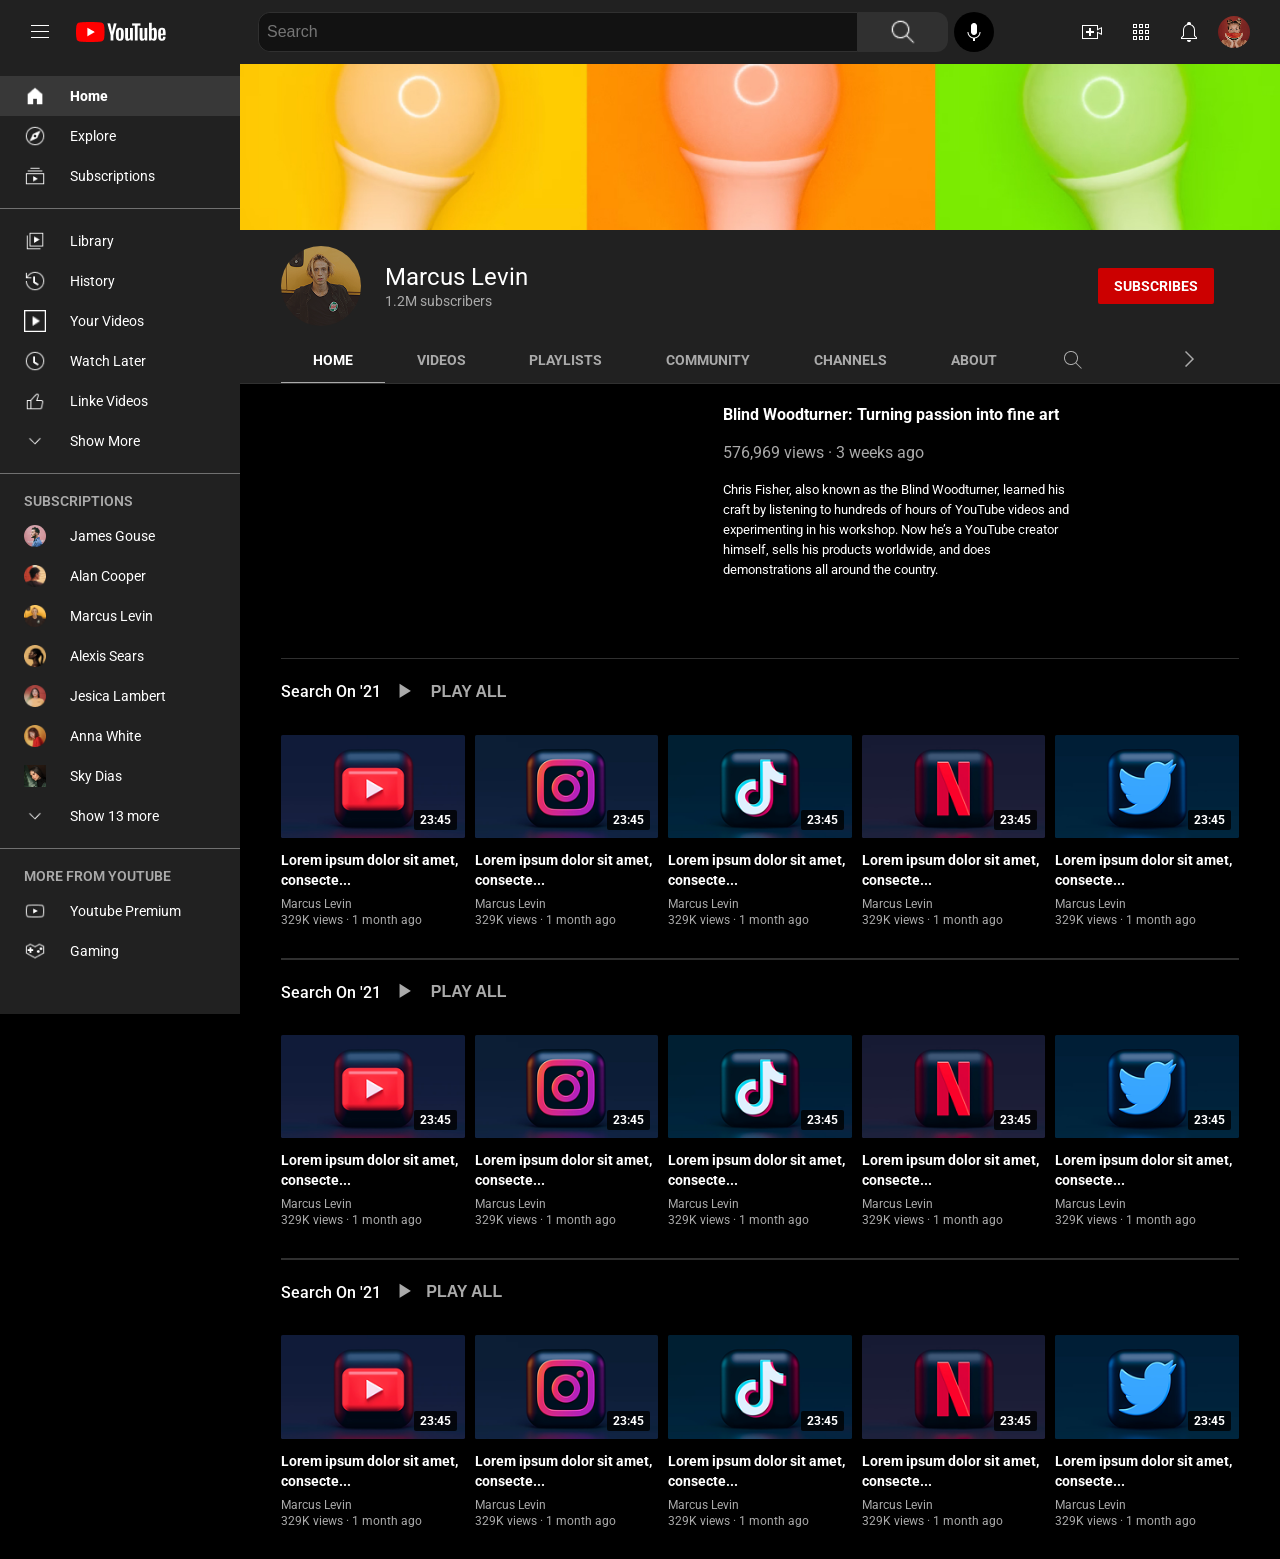
==== channel.html @ 1b0c6ccc "비디오 섹션 추가" ====
<!doctype html>
<html lang="ko">
  <head>
    <meta charset="UTF-8" />
    <link rel="icon" type="image/x-icon" href="./favicon.ico" />
    <meta name="viewport" content="width=device-width, initial-scale=1.0" />
    <meta name="description" content="이스트소프트 오르미 프론트엔드 15기 First Class 1차 프로젝트 Youtube 클론 코딩입니다." />
    <meta name="author" content="정다혜, 김내현, 김지훈" />
    <meta name="keywords" content="유튜브 클론, HTML, CSS, Video, 오르미, 이스트소프트" />
    <!-- material icon -->
    <link href="https://fonts.googleapis.com/css2?family=Material+Symbols+Outlined" rel="stylesheet" />
    <!--- reset css --->
    <link rel="stylesheet" href="./css/reset.css" />
    <link rel="stylesheet" href="./css/common.css" />
    <link rel="stylesheet" href="./css/header.css" />
    <link rel="stylesheet" href="./css/channel.css" />

    <title>First Class Youtube - Channel</title>
  </head>
  <body>
    <div class="container">
      <header class="header">
        <!-- 모바일 검색창 체크 박스 -->
        <input type="checkbox" id="MobileSearch" class="mobile-checkbox" />
        <!-- 햄배거 버튼 체크박스 -->
        <input type="checkbox" id="CheckBox" class="header-hamburger" />
        <div class="hamburger-container">
          <label for="CheckBox" class="hamburger-label">
            <img src="./images/main/icon-hamburger.png" alt="햄버거버튼" />
          </label>
          <img src="./images/main/Logo.png" alt="로고" class="logo-img" />
        </div>
        <!-- 헤더 검색 컨테이너 -->
        <div class="search-container">
          <!-- 모바일 뒤로가기 버튼 -->
          <label for="MobileSearch" class="back-btn">←</label>
          <!--  검색 컨테이너 -->
          <div class="header-search-container">
            <div class="header-search">
              <input type="text" placeholder="Search" />
              <!-- 검색 히스토리 -->
              <div class="search-history">
                <ul>
                  <li>
                    <a href="#"><span class="material-symbols-outlined"> history </span> 오르미 <span class="material-symbols-outlined history-close"> close </span></a>
                  </li>
                  <li>
                    <a href="#"><span class="material-symbols-outlined"> history </span> 프론트엔드 <span class="material-symbols-outlined history-close"> close </span></a>
                  </li>
                  <li>
                    <a href="#"><span class="material-symbols-outlined"> history </span> First Class <span class="material-symbols-outlined history-close"> close </span></a>
                  </li>
                  <li>
                    <a href="#"><span class="material-symbols-outlined"> history </span> 프로젝트 <span class="material-symbols-outlined history-close"> close </span></a>
                  </li>
                </ul>
              </div>
            </div>
            <button class="search-btn">
              <img src="./images/main/btn-search.png" alt="검색버튼" />
            </button>
          </div>
          <!-- 마이크 버튼 -->
          <div class="header-mic-container">
            <img src="./images/main/btn-mic.png" alt="마이크버튼" />
          </div>
        </div>
        <!-- 헤더 네비 영역 -->
        <nav class="header-nav">
          <div class="header-nav-container">
            <!-- 모바일용 검색버튼 -> 클릭시 검색창 출력 -->
            <label for="MobileSearch" class="mobile-search-label">
              <img src="./images/main/btn-search.png" alt="검색버튼" />
            </label>
            <!-- 헤더-오른쪽-네비 -->
            <img src="./images/main/btn-video.png" alt="비디오버튼" class="header-profile header-play" />
            <img src="./images/main/btn-apps.png" alt="앱버튼" class="header-profile" />
            <div class="notification-container">
              <input type="checkbox" id="NotificationBtn" class="notification-btn" />
              <label for="NotificationBtn" class="notification-label">
                <img src="./images/main/btn-notifications.png" alt="알림버튼" class="header-notification"/>
              </label>
              <div class="notification-dropdown">
                <div class="notification-dropdown-area">
                  <a href="#">
                    <p>알림</p>
                    <img src="./images/main/btn-settings.png" alt="알림 버튼" class = "header-notification">
                  </a>
                </div>
                <div class = "notification-area">
                  <h2>여기에 알림이 표시 됩니다.</h2>
                </div>
              </div>
            </div>
            <div class="profile-container">
              <input type="checkbox" id="ProfileBtn" class="profile-btn" />
              <label for="ProfileBtn" class="profile-label">
                <img src="./images/main/icon-User-Avatar-1.png" alt="프로필" class="header-profile" />
              </label>
              <div class="profile-dropdown">
                <div class="profile-dropdown-area">
                  <a href="#">
                    <img src="./images/main/icon-User-Avatar-1.png" alt="프로필" class="header-profile" />
                    <p>Scarlett Johansson</p>
                  </a>

                </div>
                <div class="profile-dropdown-area">
                  <a href="#">Google 계정</a>
                  <a href="#">계정 전환</a>
                  <a href="#">로그아웃</a>
                </div>
                <div class="profile-dropdown-area">
                  <a href="#">YouTube 스튜디오</a>
                  <a href="#">프리미엄 혜택</a>
                  <a href="#">구매 항목 및 멤버십</a>
                </div>
                <div class="profile-dropdown-area">
                  <a href="#">YouTube의 내 데이터</a>
                  <a href="#">디자인: 기기 테마</a>
                  <a href="#">표시언어: 한국어</a>
                  <a href="#">제한모드: 사용 안함</a>
                  <a href="#">위치: 한국</a>
                  <a href="#">키보드 단축키</a>
                </div>
                <div class="profile-dropdown-area profile-dropdown-last">
                  <a href="#">설정</a>
                  <a href="#">고객센터</a>
                  <a href="#">의견 보내기</a>
                </div>
              </div>
            </div>
          </div>
        </nav>
      </header>
      <!-- ===================== 채널 배너 ====================== -->
      <main class="channel">
        <!--- 채널 :: 커버 이미지 -->
        <section class="channel-banner">
          <img src="./images/img/channel-banner.jpg" alt="채널 커버 이미지" />
        </section>

        <!-- ===================== 채널 정보 ===================== -->
        <section class="channel-cover">
          <!-- 왼쪽: 프로필 이미지 + 채널 정보 -->
          <div class="channel-title">
            <img src="./images/img/User-Avatar.png" alt="Marcus Levin 프로필 이미지" />

            <div class="channel-profile">
              <h1 class="channel-name">Marcus Levin</h1>
              <p class="channel-subscribers">1.2M subscribers</p>
            </div>
          </div>
          <a href="#subscribeModal" class="btn-subscribes"><span>Subscribes</span></a>
        </section>

        <!-- HOME·VIDEOS 선택 상태 저장 -->
        <input type="radio" name="channel-tab" id="tab-home" class="tab-radio" checked />
        <input type="radio" name="channel-tab" id="tab-videos" class="tab-radio" />

        <!-- ===================== 네비게이션바 ===================== -->
        <nav class="channel-toolbar">
          <ul>
            <li><label for="tab-home" class="channel-tab">HOME</label></li>
            <li><label for="tab-videos" class="channel-tab">VIDEOS</label></li>
            <li><a href="#">PLAYLISTS</a></li>
            <li><a href="#">COMMUNITY</a></li>
            <li><a href="#">CHANNELS</a></li>
            <li><a href="#">ABOUT</a></li>
          </ul>
          <!--  네이게이션바 안에 있는 버튼 (돋보기 , 화살표)  -->
          <div class="channel-actions">
            <button class="channel-search-btn">
              <!-- 돋보기 이미지 -->
              <img src="./images/img/search.png" alt="검색" />
            </button>
            <button class="channel-arrow-btn">
              <!-- 오른쪽 화살표 이미지 -->
              <img src="./images/img/chevron-right.png" alt="다음" />
            </button>
          </div>
        </nav>

        <!-- HOME에서 보여줄 기존 내용 -->
        <div class="home-content">

        <!-- ===================== 채널 :: 왼쪽 유튜브 영상 ===================== -->
        <section class="small-video">
          <div class="player">
            <iframe class="youtube-player" src="https://www.youtube.com/embed/jqlDfEeY0co" title="Blind Woodturner: Turning passion into fine art" allow="accelerometer; autoplay; clipboard-write; encrypted-media; gyroscope; picture-in-picture; web-share" allowfullscreen> </iframe>
          </div>
          <!-- 채널 :: 오른쪽 | 영상 설명 -->
          <div class="video-description">
            <h2 class="video-title">Blind Woodturner: Turning passion into fine art</h2>
            <p class="video-time">576,969 views · 3 weeks ago</p>
            <p class="video-desc">
              Chris Fisher, also known as the Blind Woodturner, learned his<br />
              craft by listening to hundreds of hours of YouTube videos and experimenting in his workshop. Now he’s a YouTube creator<br />
              himself, sells his products worldwide, and does<br />
              demonstrations all around the country.
            </p>
          </div>


        </section>

        <!-- ===================== 영상 섹션 1 ===================== -->
        <section class="playlist">
          <!-- 섹션 1 :: 제목 -->
          <div class="playlist-header">
            <h2 class="playlist-title">Search On '21</h2>
            <!-- PLAY ALL -->
            <button type="button" class="play-all-btn">▶ &nbsp;&nbsp;&nbsp;PLAY ALL</button>
          </div>
          <!-- 섹션 1 :: 영상 카드 목록 -->
          <div class="playlist-content">
            <!-- 섹션 1 :: 영상 카드 -->
            <!-----------------------------------< 영상 01 >---------------------------------->
            <article class="video-card">
              <div class="video-relative">
                <img src="./images/img/youtube-img.png" alt="영상 썸네일" />
                <span class="play-time">23:45</span>
              </div>
              <h3 class="video-card-title">Lorem ipsum dolor sit amet, consecte...</h3>
              <p class="video-channel">Marcus Levin</p>
              <p class="video-meta">329K views · 1 month ago</p>
            </article>
            <!-----------------------------------< 영상 02 >---------------------------------->
            <article class="video-card">
              <div class="video-relative">
                <img src="./images/img/instagram-img.png" alt="영상 썸네일" />
                <span class="play-time">23:45</span>
              </div>
              <h3 class="video-card-title">Lorem ipsum dolor sit amet, consecte...</h3>
              <p class="video-channel">Marcus Levin</p>
              <p class="video-meta">329K views · 1 month ago</p>
            </article>
            <!-----------------------------------< 영상 03 >---------------------------------->
            <article class="video-card">
              <div class="video-relative">
                <img src="./images/img/tictok-img.png" alt="영상 썸네일" />
                <span class="play-time">23:45</span>
              </div>
              <h3 class="video-card-title">Lorem ipsum dolor sit amet, consecte...</h3>
              <p class="video-channel">Marcus Levin</p>
              <p class="video-meta">329K views · 1 month ago</p>
            </article>
            <!-----------------------------------< 영상 04 >---------------------------------->
            <article class="video-card">
              <div class="video-relative">
                <img src="./images/img/Netflix-img.png" alt="영상 썸네일" />
                <span class="play-time">23:45</span>
              </div>
              <h3 class="video-card-title">Lorem ipsum dolor sit amet, consecte...</h3>
              <p class="video-channel">Marcus Levin</p>
              <p class="video-meta">329K views · 1 month ago</p>
            </article>
            <!-----------------------------------< 영상 05 >---------------------------------->
            <article class="video-card">
              <div class="video-relative">
                <img src="./images/img/twitter-img.png" alt="영상 썸네일" />
                <span class="play-time">23:45</span>
              </div>
              <h3 class="video-card-title">Lorem ipsum dolor sit amet, consecte...</h3>
              <p class="video-channel">Marcus Levin</p>
              <p class="video-meta">329K views · 1 month ago</p>
            </article>
          </div>
        </section>
        <section class="playlist">
          <!-- 섹션 1 :: 제목 -->
          <div class="playlist-header">
            <h2 class="playlist-title">Search On '21</h2>
            <!-- PLAY ALL -->
            <button type="button" class="play-all-btn">▶ &nbsp;&nbsp;&nbsp;PLAY ALL</button>
          </div>
          <!-- 섹션 1 :: 영상 카드 목록 -->
          <div class="playlist-content">
            <!-- 섹션 1 :: 영상 카드 -->
            <!-----------------------------------< 영상 01 >---------------------------------->
            <article class="video-card">
              <div class="video-relative">
                <img src="./images/img/youtube-img.png" alt="영상 썸네일" />
                <span class="play-time">23:45</span>
              </div>
              <h3 class="video-card-title">Lorem ipsum dolor sit amet, consecte...</h3>
              <p class="video-channel">Marcus Levin</p>
              <p class="video-meta">329K views · 1 month ago</p>
            </article>
            <!-----------------------------------< 영상 02 >---------------------------------->
            <article class="video-card">
              <div class="video-relative">
                <img src="./images/img/instagram-img.png" alt="영상 썸네일" />
                <span class="play-time">23:45</span>
              </div>
              <h3 class="video-card-title">Lorem ipsum dolor sit amet, consecte...</h3>
              <p class="video-channel">Marcus Levin</p>
              <p class="video-meta">329K views · 1 month ago</p>
            </article>
            <!-----------------------------------< 영상 03 >---------------------------------->
            <article class="video-card">
              <div class="video-relative">
                <img src="./images/img/tictok-img.png" alt="영상 썸네일" />
                <span class="play-time">23:45</span>
              </div>
              <h3 class="video-card-title">Lorem ipsum dolor sit amet, consecte...</h3>
              <p class="video-channel">Marcus Levin</p>
              <p class="video-meta">329K views · 1 month ago</p>
            </article>
            <!-----------------------------------< 영상 04 >---------------------------------->
            <article class="video-card">
              <div class="video-relative">
                <img src="./images/img/Netflix-img.png" alt="영상 썸네일" />
                <span class="play-time">23:45</span>
              </div>
              <h3 class="video-card-title">Lorem ipsum dolor sit amet, consecte...</h3>
              <p class="video-channel">Marcus Levin</p>
              <p class="video-meta">329K views · 1 month ago</p>
            </article>
            <!-----------------------------------< 영상 05 >---------------------------------->
            <article class="video-card">
              <div class="video-relative">
                <img src="./images/img/twitter-img.png" alt="영상 썸네일" />
                <span class="play-time">23:45</span>
              </div>
              <h3 class="video-card-title">Lorem ipsum dolor sit amet, consecte...</h3>
              <p class="video-channel">Marcus Levin</p>
              <p class="video-meta">329K views · 1 month ago</p>
            </article>
          </div>
        </section>

        <!-- ===================== 영상 섹션 2 ===================== -->
        <section class="playlist">
          <!-- 섹션 2 ::  제목 -->
          <div class="playlist-header">
            <h2 class="playlist-title">Search On '21</h2>
            <!-- PLAY ALL -->
            <button type="button" class="play-all-btn">▶&nbsp;&nbsp;&nbsp;PLAY ALL</button>
          </div>
          <!-- 섹션 2 :: 영상 카드 목록 -->
          <div class="playlist-content">
            <!-- 섹션 2 :: 영상 카드 -->
            <!-----------------------------------< 영상 01 >---------------------------------->
            <article class="video-card">
              <div class="video-relative">
                <img src="./images/img/youtube-img.png" alt="영상 썸네일" />
                <span class="play-time">23:45</span>
              </div>
              <h3 class="video-card-title">Lorem ipsum dolor sit amet, consecte...</h3>
              <p class="video-channel">Marcus Levin</p>
              <p class="video-meta">329K views · 1 month ago</p>
            </article>
            <!-----------------------------------< 영상 02 >---------------------------------->
            <article class="video-card">
              <div class="video-relative">
                <img src="./images/img/instagram-img.png" alt="영상 썸네일" />
                <span class="play-time">23:45</span>
              </div>
              <h3 class="video-card-title">Lorem ipsum dolor sit amet, consecte...</h3>
              <p class="video-channel">Marcus Levin</p>
              <p class="video-meta">329K views · 1 month ago</p>
            </article>
            <!-----------------------------------< 영상 03 >---------------------------------->
            <article class="video-card">
              <div class="video-relative">
                <img src="./images/img/tictok-img.png" alt="영상 썸네일" />
                <span class="play-time">23:45</span>
              </div>
              <h3 class="video-card-title">Lorem ipsum dolor sit amet, consecte...</h3>
              <p class="video-channel">Marcus Levin</p>
              <p class="video-meta">329K views · 1 month ago</p>
            </article>
            <!-----------------------------------< 영상 04 >---------------------------------->
            <article class="video-card">
              <div class="video-relative">
                <img src="./images/img/Netflix-img.png" alt="영상 썸네일" />
                <span class="play-time">23:45</span>
              </div>
              <h3 class="video-card-title">Lorem ipsum dolor sit amet, consecte...</h3>
              <p class="video-channel">Marcus Levin</p>
              <p class="video-meta">329K views · 1 month ago</p>
            </article>
            <!-----------------------------------< 영상 05 >---------------------------------->
            <article class="video-card">
              <div class="video-relative">
                <img src="./images/img/twitter-img.png" alt="영상 썸네일" />
                <span class="play-time">23:45</span>
              </div>
              <h3 class="video-card-title">Lorem ipsum dolor sit amet, consecte...</h3>
              <p class="video-channel">Marcus Levin</p>
              <p class="video-meta">329K views · 1 month ago</p>
            </article>
          </div>
        </section>

      </div>

      <!-- VIDEOS 선택 시 표시할 내용 -->
      <div class="videos-content">
        <section class="playlist">
          <div class="playlist-header">
            <h2 class="playlist-title">Videos</h2>
            <button type="button" class="play-all-btn">
              ▶&nbsp;&nbsp;PLAY ALL
            </button>
          </div>

          <div class="playlist-content">
            <!-- 비디오 카드 넣는 위치 -->
            
            <!-- ------------------- 비 디 오 섹 션 0 1 --------------------- -->
            
            <article class="video-card">
              <div class="video-relative">
                <img src="./images/img/twitter-img.png" alt="영상 썸네일" />
                <span class="play-time">23:45</span>
              </div>
              <h3 class="video-card-title">
                Lorem ipsum dolor sit amet, consecte...
              </h3>
              <p class="video-channel">Marcus Levin</p>
              <p class="video-meta">329K views · 1 month ago</p>
            </article>

            <article class="video-card">
              <div class="video-relative">
                <img src="./images/img/Netflix-img.png" alt="영상 썸네일" />
                <span class="play-time">23:45</span>
              </div>
              <h3 class="video-card-title">
                Lorem ipsum dolor sit amet, consecte...
              </h3>
              <p class="video-channel">Marcus Levin</p>
              <p class="video-meta">329K views · 1 month ago</p>
            </article>

            <article class="video-card">
              <div class="video-relative">
                <img src="./images/img/tictok-img.png" alt="영상 썸네일" />
                <span class="play-time">23:45</span>
              </div>
              <h3 class="video-card-title">
                Lorem ipsum dolor sit amet, consecte...
              </h3>
              <p class="video-channel">Marcus Levin</p>
              <p class="video-meta">329K views · 1 month ago</p>
            </article>

            <article class="video-card">
              <div class="video-relative">
                <img src="./images/img/instagram-img.png" alt="영상 썸네일" />
                <span class="play-time">23:45</span>
              </div>
              <h3 class="video-card-title">
                Lorem ipsum dolor sit amet, consecte...
              </h3>
              <p class="video-channel">Marcus Levin</p>
              <p class="video-meta">329K views · 1 month ago</p>
            </article>

            <article class="video-card">
              <div class="video-relative">
                <img src="./images/img/youtube-img.png" alt="영상 썸네일" />
                <span class="play-time">23:45</span>
              </div>
              <h3 class="video-card-title">
                Lorem ipsum dolor sit amet, consecte...
              </h3>
              <p class="video-channel">Marcus Levin</p>
              <p class="video-meta">329K views · 1 month ago</p>
            </article>

            <!-- ------------------- 비 디 오 섹 션 0 2 --------------------- -->
          
            <article class="video-card">
              <div class="video-relative">
                <img src="./images/img/tictok-img.png" alt="영상 썸네일" />
                <span class="play-time">23:45</span>
              </div>
              <h3 class="video-card-title">
                Lorem ipsum dolor sit amet, consecte...
              </h3>
              <p class="video-channel">Marcus Levin</p>
              <p class="video-meta">329K views · 1 month ago</p>
            </article>

            <article class="video-card">
              <div class="video-relative">
                <img src="./images/img/instagram-img.png" alt="영상 썸네일" />
                <span class="play-time">23:45</span>
              </div>
              <h3 class="video-card-title">
                Lorem ipsum dolor sit amet, consecte...
              </h3>
              <p class="video-channel">Marcus Levin</p>
              <p class="video-meta">329K views · 1 month ago</p>
            </article>

            <article class="video-card">
              <div class="video-relative">
                <img src="./images/img/youtube-img.png" alt="영상 썸네일" />
                <span class="play-time">23:45</span>
              </div>
              <h3 class="video-card-title">
                Lorem ipsum dolor sit amet, consecte...
              </h3>
              <p class="video-channel">Marcus Levin</p>
              <p class="video-meta">329K views · 1 month ago</p>
            </article>

            <article class="video-card">
              <div class="video-relative">
                <img src="./images/img/Netflix-img.png" alt="영상 썸네일" />
                <span class="play-time">23:45</span>
              </div>
              <h3 class="video-card-title">
                Lorem ipsum dolor sit amet, consecte...
              </h3>
              <p class="video-channel">Marcus Levin</p>
              <p class="video-meta">329K views · 1 month ago</p>
            </article>

            <article class="video-card">
              <div class="video-relative">
                <img src="./images/img/twitter-img.png" alt="영상 썸네일" />
                <span class="play-time">23:45</span>
              </div>
              <h3 class="video-card-title">
                Lorem ipsum dolor sit amet, consecte...
              </h3>
              <p class="video-channel">Marcus Levin</p>
              <p class="video-meta">329K views · 1 month ago</p>
            </article>
            <!-- ------------------- 비 디 오 섹 션 0 3 --------------------- -->
          <article class="video-card">
              <div class="video-relative">
                <img src="./images/img/Netflix-img.png" alt="영상 썸네일" />
                <span class="play-time">23:45</span>
              </div>
              <h3 class="video-card-title">
                Lorem ipsum dolor sit amet, consecte...
              </h3>
              <p class="video-channel">Marcus Levin</p>
              <p class="video-meta">329K views · 1 month ago</p>
            </article>

            <article class="video-card">
              <div class="video-relative">
                <img src="./images/img/youtube-img.png" alt="영상 썸네일" />
                <span class="play-time">23:45</span>
              </div>
              <h3 class="video-card-title">
                Lorem ipsum dolor sit amet, consecte...
              </h3>
              <p class="video-channel">Marcus Levin</p>
              <p class="video-meta">329K views · 1 month ago</p>
            </article>

            <article class="video-card">
              <div class="video-relative">
                <img src="./images/img/twitter-img.png" alt="영상 썸네일" />
                <span class="play-time">23:45</span>
              </div>
              <h3 class="video-card-title">
                Lorem ipsum dolor sit amet, consecte...
              </h3>
              <p class="video-channel">Marcus Levin</p>
              <p class="video-meta">329K views · 1 month ago</p>
            </article>

            <article class="video-card">
              <div class="video-relative">
                <img src="./images/img/tictok-img.png" alt="영상 썸네일" />
                <span class="play-time">23:45</span>
              </div>
              <h3 class="video-card-title">
                Lorem ipsum dolor sit amet, consecte...
              </h3>
              <p class="video-channel">Marcus Levin</p>
              <p class="video-meta">329K views · 1 month ago</p>
            </article>

            <article class="video-card">
              <div class="video-relative">
                <img src="./images/img/instagram-img.png" alt="영상 썸네일" />
                <span class="play-time">23:45</span>
              </div>
              <h3 class="video-card-title">
                Lorem ipsum dolor sit amet, consecte...
              </h3>
              <p class="video-channel">Marcus Levin</p>
              <p class="video-meta">329K views · 1 month ago</p>
            </article>
          </div>
        </section>
      </div>
    </main>

    <aside class="aside">
        <div class="aside-logo">
          <label for="CheckBox" class="hamburger-label">
            <img src="./images/main/icon-hamburger.png" alt="" />
          </label>
          <img src="./images/main/Logo.png" class="logo-img" alt="" />
        </div>
        <nav class="aside-nav">
          <section class="aside-nav-container">
            <ul>
              <li class="aside-nav-item active">
                <img src="./images/main/btn-home.png" alt="홈" />
                <p>home</p>
              </li>
              <li class="aside-nav-item">
                <img src="./images/main/btn-explore.png" alt="익스플로어" />
                <p>explore</p>
              </li>
              <li class="aside-nav-item">
                <img src="./images/main/btn-subscriptions.png" alt="서브스크립션" />
                <p>subscriptions</p>
              </li>
            </ul>
          </section>

          <section class="aside-nav-container">
            <ul>
              <li class="aside-nav-item">
                <img src="./images/main/btn-Library.png" alt="라이브러리" />
                <p>library</p>
              </li>
              <li class="aside-nav-item">
                <img src="./images/main/btn-history.png" alt="히스토리" />
                <p>history</p>
              </li>
              <li class="aside-nav-item">
                <img src="./images/main/btn-yourvideos.png" alt="나의 비디오" />
                <p>your videos</p>
              </li>
              <li class="aside-nav-item">
                <img src="./images/main/btn-watchLater.png" alt="와치레이터" />
                <p>watch later</p>
              </li>
              <li class="aside-nav-item">
                <img src="./images/main/btn-likedvideos.png" alt="링크 비디오" />
                <p>linke videos</p>
              </li>
              <li class="aside-nav-item">
                <img src="./images/main/btn-arrowBotton.png" alt="더보기버튼" />
                <p>show more</p>
              </li>
            </ul>
          </section>

          <section class="aside-nav-container">
            <h2>subscriptions</h2>
            <ul>
              <li class="aside-nav-item">
                <img src="./images/main/icon-User-Avatar-2.png" alt="아바타2" class="user-avatar" />
                <p>james gouse</p>
              </li>
              <li class="aside-nav-item">
                <img src="./images/main/icon-User-Avatar-3.png" alt="아바타3" />
                <p>alan cooper</p>
              </li>
              <li class="aside-nav-item">
                <img src="./images/main/icon-User-Avatar-4.png" alt="아바타4" />
                <p>marcus levin</p>
              </li>
              <li class="aside-nav-item">
                <img src="./images/main/icon-User-Avatar-5.png" alt="아바타5" />
                <p>alexis sears</p>
              </li>
              <li class="aside-nav-item">
                <img src="./images/main/icon-User-Avatar-6.png" alt="아바타6" />
                <p>jesica lambert</p>
              </li>
              <li class="aside-nav-item">
                <img src="./images/main/icon-User-Avatar-7.png" alt="아바타7" />
                <p>anna white</p>
              </li>
              <li class="aside-nav-item">
                <img src="./images/main/icon-User-Avatar-8.png" alt="아바타8" />
                <p>sky dias</p>
              </li>
              <li class="aside-nav-item">
                <img src="./images/main/btn-arrowBotton.png" alt="더보기" />
                <p class="item-show">show 13 more</p>
              </li>
            </ul>
          </section>

          <section class="aside-nav-container">
            <h2>more from youtube</h2>
            <ul>
              <li class="aside-nav-item">
                <img src="./images/main/btn-youtubeprimium.png" alt="프리미엄" />
                <p>youtube premium</p>
              </li>
              <li class="aside-nav-item">
                <img src="./images/main/btn-gaming.png" alt="게이밍" />
                <p>gaming</p>
              </li>
              <li class="aside-nav-item">
                <img src="./images/main/btn-live.png" alt="라이브" />
                <p>live</p>
              </li>
              <li class="aside-nav-item">
                <img src="./images/main/btn-sports.png" alt="스포츠" />
                <p>sports</p>
              </li>
            </ul>
          </section>

          <section class="aside-nav-container">
            <ul>
              <li class="aside-nav-item">
                <img src="./images/main/btn-settings.png" alt="세팅" />
                <p>settings</p>
              </li>
              <li class="aside-nav-item">
                <img src="./images/main/btn-report.png" alt="리포트" />
                <p>report history</p>
              </li>
              <li class="aside-nav-item">
                <img src="./images/main/btn-help.png" alt="헬프" />
                <p>help</p>
              </li>
              <li class="aside-nav-item">
                <img src="./images/main/btn-send-feedback.png" alt="피드백" />
                <p>send feedback</p>
              </li>
            </ul>
          </section>
        </nav>
      </aside>

      <!-- 공통 :: 모달 -->
      <div id="subscribeModal" class="modal-layout">
        <div class="modal-layout-inner">
          <a href="#" class="modal-bg"></a>
          <div class="modal-content">
            <div class="subscribe-content">
              <p><span>Marcus Levin</span> 구독을 취소하시겠습니까?</p>
              <div class="subscribe-btn">
                <a href="#">취소</a>
                <a href="#" class="unsubscribe">구독 취소</a>
              </div>
            </div>
          </div>
        </div>
      </div>
    </div>
  </body>
</html>
---- css/common.css ----
/* 공통 :: 폰트 적용 */
body {
  font-family: "Roboto", sans-serif;
}

/* 공통 :: 색상 지정 */
:root {
  --bg: #212121;
  --bg-2: #000000;
  --bg-3: #181818;
  --bg-4: #303030;
  --text: #ffffff;
  --text-2: #aaaaaa;
  --accent: #cc0000;
  --hover: #717171;
}

/* 공통 :: 모달 */
.modal-layout {
  position: fixed;
  width: 100%;
  height: 100%;
  left: 0;
  top: 0;
  z-index: 1000;

  display: none;
}

.modal-layout:target {
  display: block;
}

.modal-bg {
  position: absolute;
  left: 0;
  top: 0;
  width: 100%;
  height: 100%;
  background-color: rgba(0, 0, 0, 0.5);
}

.modal-layout-inner {
  position: relative;
  display: flex;
  width: 100%;
  height: 100%;
  padding: 0 20px;
  align-items: center;
  justify-content: center;
  z-index: 10;
}

.modal-content {
  position: relative;
  max-width: 300px;
  background-color: #fff;
  padding: 16px;
  border-radius: 15px;
  height: 100%;
  max-height: 152px;
}

.subscribe-content p {
  font-size: 0.875rem;
  color: #828282;
  word-break: keep-all;
  padding: 16px 0;
}

.subscribe-content p span {
  color: #000;
}

.subscribe-btn {
  display: flex;
  justify-content: end;
  gap: 10px;
  margin-top: 31px;
}

.subscribe-btn a {
  display: block;
  font-size: 0.9375rem;
  color: #000;
  font-weight: 600;
  padding: 11px 18px;
}

.subscribe-btn a.unsubscribe {
  color: #fe2a3e;
}
---- css/header.css ----
/*=======================
1.컨테이너
=======================*/
.container {
  display: grid;
  grid-template-columns: 240px minmax(0, 1fr);
  grid-template-rows: 64px minmax(0, 1fr);
  grid-template-areas:
    "header header"
    "aside main";
}

/*=======================
2-1.헤더
=======================*/
.header {
  position: fixed;
  top: 0;
  left: 0;
  display: flex;
  background: var(--bg);
  justify-content: space-between;
  align-items: center;
  grid-area: header;
  width: 100%;
  height: 64px;
  z-index: 30;
}

/*=======================
2-2.헤더 햄버거
=======================*/
.hamburger-container {
  display: flex;
  align-items: center;
  justify-content: center;
}

.hamburger-label {
  display: flex;
  align-items: center;
  justify-items: center;
  font-weight: 700;
  color: var(--text);
  margin-left: 20px;
  cursor: pointer;
  font-size: 1.4rem;
}

.hamburger-label:hover {
  background-color: var(--hover);
  border-radius: 50%;
}

.header-hamburger {
  display: none;
}

/* 메인/채널 데스크탑 접기 */
.container:not(.page-video):has(#CheckBox:checked) {
  grid-template-columns: 70px 1fr;
}

.container:not(.page-video):has(#CheckBox:checked) .aside {
  width: 70px;
}

.container:not(.page-video):has(#CheckBox:checked) .aside h2,
.container:not(.page-video):has(#CheckBox:checked) .aside p {
  display: none;
}

/*=======================
2-3. 헤더 로고
=======================*/
.logo-img {
  cursor: pointer;
}

/*=======================
2-4.헤더 검색창
=======================*/
.search-container {
  display: flex;
  width: 100%;
  max-width: 800px;
  padding: 0 32px;
  box-sizing: border-box;
  align-items: center;
  height: 40px;
}

.header-search {
  position: relative;
  background: #121212;
  width: 100%;
  height: 100%;
  border: 1px solid var(--bg-4);
  border-top-left-radius: 12px;
  border-bottom-left-radius: 12px;
}

.header-search input {
  font-size: 1rem;
  color: #aaaaaa;
  font-weight: 400;
  border: none;
  width: 100%;
  height: 100%;
  padding: 8px;
  background: #121212;
  border-top-left-radius: 12px;
  border-bottom-left-radius: 12px;
}

.header-search:focus {
  outline: 0.05px solid var(--hover);
}

.header-search-container {
  display: flex;
  align-items: center;
  width: 100%;
  height: 100%;
}

.search-btn {
  display: flex;
  justify-content: center;
  align-items: center;
  background-color: var(--bg-4);
  width: 64px;
  height: 40px;
  border: none;
  height: 100%;
  width: 15%;
  cursor: pointer;
  border-top-right-radius: 12px;
  border-bottom-right-radius: 12px;
}

.search-btn img {
  width: 30px;
  height: 30px;
}

.search-btn:hover {
  background: var(--hover);
}

.back-btn {
  color: var(--text);
  font-weight: 700;
  border-radius: 50%;
  display: none;
  cursor: pointer;
}

.back-btn:hover {
  background: var(--hover);
}

/*=======================
2-4-1.헤더 검색창 히스토리
=======================*/
.header-search input:focus ~ .search-history {
  display: block;
}

.search-history {
  display: none;
  position: absolute;
  width: 100%;
  padding: 10px;
  left: 0;
  top: calc(100% + 2px);
  border-radius: 15px;
  z-index: 2;
  background-color: var(--bg);
}

.header-search .search-history li:hover {
  background-color: transparent;
}

.search-history li a {
  position: relative;
  display: flex;
  align-items: center;
  gap: 10px;
  padding: 10px 30px 10px 15px;
  font-size: 1rem;
  color: var(--text);
  border-radius: 10px;
}

.search-history li a span {
  font-size: 1.125rem;
}

.search-history .history-close {
  position: absolute;
  right: 8px;
  opacity: 0;
}

.search-history li a:hover .history-close {
  opacity: 1;
}

.search-history li a:hover {
  background-color: var(--bg-4);
}

/*=======================
2-5.헤더 모바일 검색창용
=======================*/
.mobile-search-container {
  display: none;
}

.mobile-checkbox {
  display: none;
}

.mobile-search-label {
  display: none;
  border-radius: 50%;
}

.mobile-search-label img {
  padding: 7px;
  cursor: pointer;
}

.mobile-search-label:hover {
  background: var(--hover);
}

/*=======================
2-6.헤더 마이크
=======================*/
.header-mic-container {
  display: flex;
  align-items: center;
  justify-content: center;
  margin-left: 6px;
  width: 40px;
  height: 40px;
  flex-shrink: 0;
  background: var(--bg-2);
  border-radius: 50%;
}

.header-mic-container img {
  width: 24px;
  height: 24px;
  cursor: pointer;
}

.header-mic-container:hover {
  background: var(--hover);
}

/*=======================
2-7.헤더 네비
=======================*/
.header-nav {
  width: 208px;
  height: 40px;
}

.header-nav-container {
  display: flex;
  justify-content: space-between;
  align-items: center;
  height: 100%;
  margin-right: 30px;
  
}

.header-notification {
  border-radius: 50%;
}

.header-notification-setting{
  cursor: pointer;
  border-radius: 50%;
  padding: 5px;
}

.header-notification-setting:hover{
  background: var(--hover);
}


.header-notification:hover {
  background: var(--hover);
  cursor: pointer;
}

.notification-btn {
  display: none;
}
.notification-container {
  position: relative;
}
.notification-label {
  display: flex;
  /* cursor: pointer; */
  border-radius: 50%;
}

.notification-dropdown {
  display: none;
  position: absolute;
  top: calc(100vh-10px);
  right: 0;
  min-width: 300px;
  min-height: 500px;
  background: var(--bg-4);
  border-radius: 12px;
  z-index: 1000;
  box-shadow: 0 4px 16px rgba(0, 0, 0, 0.4);
}
.notification-dropdown a {
  display: flex;
  align-items: center;
  justify-content: space-between;
  gap: 12px;
  padding: 0 15px;
  font-size: 0.875rem;
  color: var(--text);
  height: 50px;
  cursor: auto;
}
.notification-area {
  display: flex;
  flex-direction: column;
  align-items: center;
  justify-content: center;
  min-height: 500px;
}

.notification-area h2,
.notification-area p {
  color: var(--text);
  font-size: 0.875rem;
}

.notification-dropdown-area {
  border-bottom: 1px solid var(--hover);
}

.notification-dropdown-last {
  border-bottom: none;
}

.notification-btn:checked ~ .notification-dropdown {
  display: block;
}

.header-profile {
  cursor: pointer;
  border-radius: 50%;
}

.header-profile:hover {
  background: var(--hover);
}



.profile-btn {
  display: none;
}
.profile-container {
  position: relative;
}
.profile-label {
  display: flex;
  cursor: pointer;
  border-radius: 50%;
}
.profile-label:hover {
  background: var(--hover);
  transform: scale(1.1);
}
.profile-dropdown {
  display: none;
  position: absolute;
  top: 0;
  right: 40px;
  min-width: 200px;
  background: var(--bg-4);
  border-radius: 12px;
  padding: 8px 0;
  z-index: 1000;
  box-shadow: 0 4px 16px rgba(0, 0, 0, 0.4);
}
.profile-dropdown a {
  display: flex;
  align-items: center;
  padding: 15px 16px;
  font-size: 0.875rem;
  color: var(--text);
  gap: 12px;
}
.profile-dropdown-area {
  border-bottom: 1px solid var(--hover);
}

.profile-dropdown-last {
  border-bottom: none;
}
.profile-dropdown a:hover {
  background: var(--hover);
}

.header-profile-name a{
  cursor: auto;
}

.header-profile-name a:hover{
  background: inherit;
}

.header-profile-img{
  cursor: auto;
}

.profile-btn:checked ~ .profile-dropdown {
  display: block;
}

/*=======================
3-1.사이드바
=======================*/
.aside {
  grid-area: aside;
  width: 240px;
  background: var(--bg);
  position: fixed;
  top: 64px;
  left: 0;
  padding-bottom: 50px;
  z-index: 300;
}

.aside-logo {
  display: none;
}

.aside-nav {
  top: 64px;
  overflow-y: auto;
  height: 100vh;
  box-sizing: border-box;
  padding-bottom: 64px;
}

.aside-nav-container ul {
  list-style: none;
}

.aside-nav-item {
  display: flex;
  color: var(--text);
  align-items: center;
  gap: 24px;
  height: 40px;
  padding: 0 24px;
  cursor: pointer;
}

.aside-nav-item p:not(.item-show) {
  text-transform: capitalize;
}

.item-show::first-letter {
  text-transform: uppercase;
}

.aside-nav-item:hover {
  background: #383838;
  transition: background 0.3s;
}

.aside-nav-item p {
  font-size: 0.875rem;
}

.aside-nav-item.active {
  background: #383838;
  font-weight: 800;
}

.aside-nav-container {
  padding: 12px 0;
  border-bottom: 1px solid var(--hover);
}

.aside-nav-container h2 {
  color: var(--text-2);
  font-weight: 700;
  font-size: 0.875rem;
  text-transform: uppercase;
  padding: 8px 24px;
  font-weight: 600;
}

.aside-nav-item img {
  width: 22px;
  height: 22px;
}

.user-avatar {
  border-radius: 50%;
}

/*=======================
3-2.사이드바 스크롤
=======================*/
.aside-nav::-webkit-scrollbar {
  width: 6px;
}

.aside-nav::-webkit-scrollbar-track {
  background: transparent;
}

.aside-nav::-webkit-scrollbar-thumb {
  background: var(--hover);
  border-radius: 10px;
}

.aside-nav::-webkit-scrollbar-thumb:hover {
  background: #909090;
}

/*=======================
3-3. 비디오 페이지 전용 사이드바
=======================*/
.page-video {
  grid-template-columns: 1fr;
  grid-template-areas:
    "header"
    "main";
}

.page-video:has(#CheckBox:checked) {
  grid-template-columns: 1fr;
}

.page-video .aside {
  display: block;
  width: 240px;
  top: 0;
  left: 0;
  height: 100vh;
  z-index: 300;
  transform: translateX(-100%);
  transition: transform 0.3s ease;
}

.page-video .aside h2,
.page-video .aside p {
  display: block;
}

.page-video .aside-logo {
  display: flex;
  align-items: center;
  height: 64px;
  gap: 14px;
}

.page-video:has(#CheckBox:checked) .aside {
  transform: translateX(0);
  width: 240px;
}

.page-video:has(#CheckBox:checked)::after {
  content: "";
  display: block;
  position: fixed;
  inset: 0;
  background: rgba(0, 0, 0, 0.5);
  z-index: 200;
}

/*=======================
4-1. 반응형(테블릿)
=======================*/
@media (max-width: 1024px) {
  .container:not(.page-video) .aside-logo {
    display: none;
  }

  .container:not(.page-video) .aside {
    width: 70px;
    top: 64px;
    height: calc(100vh - 64px);
  }

  .container:not(.page-video):has(#CheckBox:checked) .aside {
    width: 240px;
    top: 0;
    height: 100vh;
    z-index: 300;
  }

  .container:not(.page-video):has(#CheckBox:checked) .aside-logo {
    display: flex;
    align-items: center;
    height: 64px;
    gap: 12px;
  }

  .mic-container {
    margin-left: 10px;
  }

  .container:not(.page-video) {
    grid-template-columns: 70px minmax(0, 1fr);
  }

  .container:not(.page-video) .aside {
    width: 70px;
    z-index: 10;
    transition: width 0.3s;
  }

  .container:not(.page-video) .aside h2,
  .container:not(.page-video) .aside p {
    display: none;
  }

  .container:not(.page-video):has(#CheckBox:checked) .aside {
    width: 240px;
  }

  .container:not(.page-video):has(#CheckBox:checked) .aside h2,
  .container:not(.page-video):has(#CheckBox:checked) .aside p {
    display: block;
  }

  .container:not(.page-video):has(#CheckBox:checked) .aside-nav-item {
    justify-content: flex-start;
    padding: 0 24px;
    gap: 24px;
  }

  .container:not(.page-video):has(#CheckBox:checked) .main::after,
  .container:not(.page-video):has(#CheckBox:checked) .channel::after {
    content: "";
    position: fixed;
    top: 64px;
    left: 0;
    width: 100%;
    height: calc(100vh - 64px);
    background: rgba(0, 0, 0, 0.5);
    z-index: 200;
  }

  .container:not(.page-video):has(#CheckBox:checked) .header::after {
    content: "";
    position: fixed;
    top: 0;
    left: 0;
    width: 100%;
    height: 64px;
    background: rgba(0, 0, 0, 0.5);
    z-index: 1000;
  }
}

/*=======================
4-2.반응형(모바일)
=======================*/
@media (max-width: 768px) {
  .container:not(.page-video) {
    grid-template-columns: 1fr;
    grid-template-areas:
      "header"
      "main";
  }

  .container:not(.page-video) .aside {
    display: block;
    width: 240px;
    top: 0;
    left: 0;
    height: 100vh;
    z-index: 300;
    transform: translateX(-100%);
    transition: transform 0.3s ease;
  }

  .container:not(.page-video) .aside-logo {
    display: flex;
    align-items: center;
    height: 64px;
    gap: 14px;
  }

  .container:not(.page-video) .aside h2,
  .container:not(.page-video) .aside p {
    display: block;
  }

  .container:not(.page-video):has(#CheckBox:checked) {
    grid-template-columns: 1fr;
  }

  .container:not(.page-video):has(#CheckBox:checked) .aside {
    transform: translateX(0);
    width: 240px;
  }

  .container:not(.page-video):has(#CheckBox:checked) .aside h2,
  .container:not(.page-video):has(#CheckBox:checked) .aside p {
    display: block;
  }

  .search-container {
    display: none;
  }

  .mobile-search-label {
    display: block;
  }
  #MobileSearch:checked ~ .header-nav {
    display: none;
  }

  #MobileSearch:checked ~ .hamburger-container {
    display: none;
  }

  #MobileSearch:checked ~ .search-container {
    display: flex;
    width: 100%;
    height: 40px;
    align-items: center;
  }

  .back-btn {
    display: flex;
    align-items: center;
    justify-content: center;
    width: 40px;
    height: 40px;
    padding: 0 7px;
    margin-right: 24px;
    margin-left: 12px;
    cursor: pointer;
    color: var(--text);
    font-size: 1.5rem;
  }

  .header-mic-container {
    margin-right: 12px;
  }
}
---- css/channel.css ----
/* ===================== 기본 설정 ===================== */
body {
  background-color: var(--bg-2);
  color: var(--text);
}

button {
  border: none;
  background: none;
  cursor: pointer;
}

/* ===================== 전체 채널 ===================== */
.channel {
  --content-padding: clamp(24px, 3.2vw, 64px); /* 화면에 따라 콘텐츠 여백 조절 */
  grid-area: main;        /* 부모 Grid의 메인 영역에 배치 */
  width: 100%;            /* 메인 영역의 가로폭을 전부 사용 */
  max-width: none;        /* 기존 1200px 최대 너비 제한 해제 */
  min-width: 0;           /* 내부 콘텐츠로 인한 가로 넘침 방지 */
  margin: 0;              /* 중복된 바깥 여백 제거 */
  padding: 0;             /* 배너를 좌우 끝까지 표시 */
  box-sizing: border-box; /* 패딩과 테두리를 너비 안에 포함 */
  background-color: #000; /* 채널 영역 배경색 */
  
}

/* ===================== 채널 배너 ===================== */

.channel-banner {
    width: 100%;
}

.channel-banner img {
    width: 100%;
    display: block;
}

/* ===================== 채널 정보 ===================== */
/* ===================== 프로필 + 구독 버튼 전체 영역 ===================== */
.channel-cover {
  width: 100%;
  height: 106px;
  padding: 0 var(--content-padding);

  display: flex;
  justify-content: space-between;
  align-items: flex-start;

  background-color: var(--bg);
  position: relative;
}

.channel-title {
  display: flex;
  align-items: center;
  gap: 24px;
}

.channel-title img {
    width: 80px;
    height: 80px;
    border-radius: 50%;
    margin-top: 16px;
    opacity: 65%;
    cursor: pointer; 
}

.channel-name {
    margin-top: 16px;
    font-size: 1.5rem;
    font-weight: 400;
    cursor: pointer;
}
/* 채널 :: 구독자수 */
.channel-subscribers {
    margin-top: 0.3125rem;
    font-size: 0.875rem;
    color: var(--text-2);
}

/* ===================== 채널 :: 네이게이션바 ===================== */

/*  네비게이션바 :: 메뉴 전체 영역  */
nav.channel-toolbar {
  width: 100%;
  height: 48px;
  padding: 0 var(--content-padding);
  box-sizing: border-box;

  background-color: var(--bg);
  transition: background-color 0.3s ease;
  border-bottom: 1px solid var(--bg-4);

  display: flex;
  align-items: center;
  position: sticky;
  top: 56px;
  z-index: 20;
}

.channel-actions {
  width: auto;
  min-width: 180px;
  height: 48px;
  margin-left: auto;
  padding: 0 25px 0 20px;

  display: flex;
  align-items: center;
  justify-content: space-between;
  flex: 1;
}
/* 네비게이션바 :: 돋보기, 화살표 */
.channel-search-btn,
.channel-arrow-btn {
    width: 48px;
    height: 48px;
    padding: 0;
    margin: 0;

    display: flex;
    align-items: center;
    justify-content: center;

    border: 1px solid transparent; /* 평소에는 안 보임 */
    border-radius: 4px;
    background: none;
    cursor: pointer;
}
.channel-arrow-btn {
  transform: none; /* 살짝 왼쪽 */
}
nav.channel-toolbar ul {
    display: flex;
    align-items: center;
    height: 100%;
    margin: 0;
    padding: 0;
    list-style: none;
}

nav.channel-toolbar li {
  height: 100%;    /* 네비바 높이 사용 */
  display: flex;   /* 메뉴 내부 정렬 */
  flex: 0 0 auto;  /* 반응형에서 메뉴 너비 유지 */
}

/* 메뉴 링크와 HOME/VIDEOS 탭의 공통 모양 */
nav.channel-toolbar a, 
nav.channel-toolbar .channel-tab{
    height: 100%;

    display: flex;
    justify-content: center;
    align-items: center;

    color: var(--text-2);
    font-size: 0.875rem;
    font-weight: 700;
    text-decoration: none;
    white-space: nowrap; /* 메뉴 줄바꿈 방지 */
    cursor: pointer;     /* HOME/VIDEOS에도 손가락 표시 */

    position: relative;
    transition: opacity 0.01s ease; /* 투명도가 부드럽게 바뀜 */
}
nav.channel-toolbar a:hover,
nav.channel-toolbar .channel-tab:hover {
    color: var(--text); 
    opacity: 1; /* 마우스 올리면 선명하게 */
    
}
/* 현재 선택된 메뉴의 글자색 유지 */
nav.channel-toolbar a.active {
    color: var(--text);
    opacity: 1; /* 선택된 메뉴는 항상 선명하게 */
}

/* 네비게이션바 :: HOME, VIDEOS, PLAYLISTS, COMMUNITY, CHANNELS, ABOUT */

/* HOME과 VIDEOS는 label 태그 */
nav.channel-toolbar li:nth-child(1) .channel-tab {
  width: 104px; /* HOME 너비 */
}

nav.channel-toolbar li:nth-child(2) .channel-tab {
  width: 113px; /* VIDEOS 너비 */
}

/* 나머지 메뉴는 a 태그 */
nav.channel-toolbar li:nth-child(3) a {
  width: 136px; /* PLAYLISTS */
}

nav.channel-toolbar li:nth-child(4) a {
  width: 148px; /* COMMUNITY */
}

nav.channel-toolbar li:nth-child(5) a {
  width: 137px; /* CHANNELS */
}

nav.channel-toolbar li:nth-child(6) a {
  width: 110px; /* ABOUT */
}

/* 모든 메뉴 밑줄 */
nav.channel-toolbar a::after,
nav.channel-toolbar .channel-tab::after {
  content: "";
  width: 100%;
  height: 1px;

  position: absolute;
  left: 0;
  bottom: 0;

  background-color: var(--text-2);
  opacity: 0;                       /* 기본 상태에서는 숨김 */
  transition: opacity 0.8s ease;    /* 밑줄이 천천히 나타남 */
}

/* 일반 메뉴 hover 및 active 밑줄 */
nav.channel-toolbar a:hover::after,
nav.channel-toolbar a.active::after {
  opacity: 1;
}

/* HOME과 VIDEOS hover 밑줄 */
nav.channel-toolbar .channel-tab:hover::after {
  opacity: 1;
}

/* 선택된 HOME 밑줄 */
#tab-home:checked
  ~ .channel-toolbar
  label[for="tab-home"]::after {
  opacity: 1;
}

/* 선택된 VIDEOS 밑줄 */
#tab-videos:checked
  ~ .channel-toolbar
  label[for="tab-videos"]::after {
  opacity: 1;
}

/* 선택된 HOME 또는 VIDEOS 글자색 */
#tab-home:checked
  ~ .channel-toolbar
  label[for="tab-home"],
#tab-videos:checked
  ~ .channel-toolbar
  label[for="tab-videos"] {
  color: var(--text);
  opacity: 1;
}


/* ===================== 채널 :: 왼쪽 유튜브 영상 ===================== */
.small-video {
    display: flex;
    gap: 40px;
  
    padding-top: 8px;      /* 위 간격 */
    padding-bottom: 8px;   /* 아래 간격 */
    padding-left: var(--content-padding);  /* 좌우 기존 유지 */
    padding-right: var(--content-padding);
  
    background-color: var(--bg-2);
    margin-top: 12px; /* 네비게이션바와 영상 사이 간격 */
}
/* 채널 :: 유튜브 영상 박스 */
.player {
    width: 42%; /* 고정값 없이 기존보다 크게 */
    aspect-ratio: 16 / 9;
    flex-shrink: 0;
}
/* 채널 :: iframe 실제 유튜브 영상 */
.youtube-player {
    width: 100%;
    height: 100%;
    border: none;
}

/* 채널 :: 오른쪽 | 영상 설명 */
.video-description{
    width: 25rem;
    height: auto;        /* 기존 고정 높이 제거 */
    padding-bottom: 0;   /* 아래 여백 제거 */
    flex: none;
    line-height: 1.6rem;
}
.video-title {
    margin: 0 0 0.875rem;
    
    font-size: 1rem;
    font-weight: 700;
    line-height: 1.375rem;

    cursor: pointer;
}

.video-time {
    margin: 0 0 0.875rem;
    color: var(--text-2);
}

.video-desc {
    margin: 0;

    font-size: 0.825rem;
    line-height: 1.25rem;
}

/* ===================== 섹션 :: 1 , 2 , 3 공 통 ===================== */
.playlist {
  width: 100%;
  margin: 16px 0;
  padding: 0 var(--content-padding) 16px;
  box-sizing: border-box;
}

.playlist-header {
  position: relative;
  padding-top: 1.5rem;
  margin-bottom: 2rem;
  display: flex;
  align-items: center;
  gap: 16px;
}
/* ===== 섹션 :: 헤더 위에 선 추가 ===== */
.playlist-header::before {
    content: "";
    position: absolute; 

    top: 0;
    left: 0;
    right: 0;

    height: 0.1rem;
    background: var(--bg-4);
}
.playlist-title {
    font-size: 1rem;
    font-weight: 500;
    gap: 1rem;
}
.play-all-btn {
    color: var(--text-2);
    font-size: 1rem;
    font-weight: 700;
    transition: color 0.3s ease; /* 색이 부드럽게 바뀜 */
}
.play-all-btn:hover {
    color: var(--text); /* 마우스를 올리면 흰색 */
}
/* 섹션 :: 카드 목록 */
.playlist-content {
    display: flex;                          /* 카드를 가로로 배치 */
    width: 100%;                            /* 카드 목록 너비 통일 */
    gap: 10px;                              /* 카드 사이 간격 */
}
/* 섹션 :: 카드 */
.video-card {
  width: calc((100% - 40px) / 5);
  min-width: 0;
  flex-shrink: 0;
  border-radius: 1px;
  transition:
    background-color 0.3s ease,
    box-shadow 0.3s ease;
}

.video-card:hover {
  background: var(--bg-4);
  box-shadow: 0 0 0 6px var(--bg-4);
}

.video-relative {
  position: relative;
  margin-bottom: 0.75rem;
}

.video-card img {
  width: 100%;
  aspect-ratio: 16 / 9;
  height: auto;
  object-fit: cover;
  border-radius: 0.1rem;
  margin-bottom: 0;
  cursor: pointer;
  display: block;
}

.play-time {
  position: absolute;
  right: 8px;
  bottom: 8px;
  padding: 4px 6px;
  background: rgba(0, 0, 0, 0.8);
  color: var(--text);
  font-size: 0.75rem;
  font-weight: 700;
  line-height: 1;
  border-radius: 2px;
  pointer-events: none;
}


.video-card-title {
    margin-bottom: 0.5rem;
    font-size: 0.875rem;
    font-weight: 700;
    line-height: 1.25rem;
    cursor: pointer;
}
/* 섹션 :: name | views | days */
.video-meta,
.video-channel {
    font-size: 0.75rem;
    color: var(--text-2);
}

.video-channel {
    margin-bottom: 0.25rem;
}


/* 포인터 올렸을때 흰색으로 */
.channel-toolbar .channel-search-btn img,
.channel-toolbar .channel-arrow-btn img {
  transition: filter 1s ease; /* 부드럽게 색 변화 */
}

.channel-toolbar .channel-search-btn:hover img,
.channel-toolbar .channel-arrow-btn:hover img {
  filter: brightness(0) invert(1); /* 아이콘만 흰색 */
}

/* ===================== 구독 버튼 ===================== */
.btn-subscribes {
    position: absolute;

    top: 38px;    /* 회색 배경 위쪽에서 38px */
    inset-inline-end: calc(var(--content-padding) + 25px);

    width: 116px;
    height: 36px;

    display: flex;
    justify-content: center;
    align-items: center;

    background-color: var(--accent);
    border-radius: 2px;

    overflow: hidden;
    transition: all 0.3s;
}

.btn-subscribes::before {
  content: "";
  position: absolute;
  left: 50%;
  top: 50%;
  width: 30px;
  height: 30px;       
  background-color: #fff;
  border-radius: 50%;
  transform: translate(-50%, -50%);
  opacity: 0;
  transition: all 0.3s;
}

.btn-subscribes:hover::before {
  opacity: 1;
  width: 150px;
  height: 150px;
}

.btn-subscribes span {
  position: relative;
  z-index: 1;
  font-size: 0.875rem;
  color: var(--text);
  font-weight: 700;
  text-transform: uppercase;
  transition: all 0.3s;
}

.btn-subscribes:hover span {
  color: var(--accent);
}

/* ===================== 태블릿 반응형 ===================== */
/* 1024px 이하 화면에서 적용 */
@media (max-width: 1024px) {
  .channel {
    width: 100%; /* 태블릿에서도 전체 너비 사용 */
  }

  nav.channel-toolbar {
    width: 100%;                   /* 화면 가로폭 사용 */
    padding-inline: 24px;          /* 태블릿 좌우 여백 */           
    overflow: hidden;     /* nav 자체의 넘침은 숨김 */
    flex-wrap: nowrap;             /* 메뉴가 다음 줄로 내려가지 않게 설정 */
  }

  .channel-cover,
  nav.channel-toolbar {
    padding-inline: 24px;
  }

  .channel-arrow-btn {
    transform: none;
  }

  nav.channel-toolbar ul {
    min-width: 0;                     /* flex 내부에서 줄어들 수 있게 설정 */
    height: 100%;                     /* 네비게이션바 높이 사용 */
    flex: 1 1 auto;                   /* 남은 너비를 메뉴 영역이 사용 */
    overflow-x: auto;                 /* 메뉴 영역만 가로 스크롤 */
    overflow-y: hidden;               /* 세로 스크롤 방지 */
    white-space: nowrap;              /* 메뉴 줄바꿈 방지 */
    -webkit-overflow-scrolling: touch; /* 터치 스크롤 부드럽게 처리 */
    scrollbar-width: none;    /* Firefox 스크롤바 숨김 */
    -ms-overflow-style: none; /* 구형 Edge 스크롤바 숨김 */
  }
  nav.channel-toolbar ul::-webkit-scrollbar {
  display: none; /* Chrome, Safari, Edge 스크롤바 숨김 */
}
  nav.channel-toolbar li {
    flex: 0 0 auto; /* 각 메뉴 크기가 줄어들지 않게 설정 */
  }
  .channel-actions {
    min-width: 180px;       /* 검색·화살표 영역 너비 유지 */
    flex: 0 0 180px;        /* 버튼 영역은 스크롤되지 않게 고정 */
    padding: 0 25px 0 16px; /* 태블릿 버튼 여백 */
  }

  .small-video {
    gap: 24px;
    padding: 16px 24px;
  }

  .player {
    width: 55%;
  }

  .video-description {
    flex: 1;
    min-width: 0;
    width: auto;
  }

  .video-desc {
    word-break: keep-all;
    overflow-wrap: break-word;
  }

  .playlist {
    padding: 0 24px 24px;
  }

  .playlist-content {
    flex-wrap: wrap;
    gap: 12px;
  }

  .video-card {
    width: calc((100% - 12px) / 2);
  }
}
/* ===================== 모바일 반응형 ===================== */
/* 767px 이하 화면에서 적용 */
@media (max-width: 767px) {
  .channel-cover {
    height: auto;
    padding: 16px;
    flex-direction: column;
    gap: 16px;
  }

  .channel-title {
    gap: 12px;
  }

  .channel-title img {
    width: 56px;
    height: 56px;
    margin-top: 0;
  }

  .channel-name {
    margin-top: 0;
    font-size: 1.25rem;
  }

  .btn-subscribes {
    position: static;
  }

  nav.channel-toolbar {
    padding: 0; /* 모바일 좌우 여백 제거 */
  }
  nav.channel-toolbar ul {
    flex: 1 1 100%; /* 메뉴가 네비게이션바 전체 너비 사용 */
  }
  nav.channel-toolbar li {
    flex: 0 0 auto; /* 각 메뉴 너비 유지 */
  }
  .channel-actions {
    display: none; /* 모바일에서는 검색·화살표 숨김 */
  }

  .small-video {
    flex-direction: column;
    gap: 16px;
    padding: 16px;
  }

  .player,
  .video-card {
    width: 100%;
  }

  .video-desc br {
    display: none;
  }

  .playlist {
    padding: 0 16px 24px;
  }

  .playlist-header {
    padding-top: 24px;
    margin-bottom: 16px;
  }
}


/* 가로 스크롤은 가능하지만 스크롤바는 숨김 */
nav.channel-toolbar,
.playlist-content {
  scrollbar-width: none; /* Firefox */
  -ms-overflow-style: none; /* old Edge */
}

nav.channel-toolbar::-webkit-scrollbar,
.playlist-content::-webkit-scrollbar {
  display: none; /* Chrome, Safari, Edge */
}

/* ====================================== T A P ===================================== */

/* ======================== HOME / VIDEOS 탭 전환 ======================== */

/* 라디오 버튼은 화면에서 숨김 */
.tab-radio {
  position: absolute;
  opacity: 0;
  pointer-events: none;
}

/* HOME와 VIDEOS 콘텐츠는 기본적으로 모두 숨김 */
.home-content,
.videos-content {
  display: none;
}

/* HOME 탭이 선택되면 기존 채널 콘텐츠 표시 */
#tab-home:checked ~ .home-content {
  display: block;
}

/* HOME 탭에서는 새로 추가한 VIDEOS 콘텐츠 숨김 */
#tab-home:checked ~ .videos-content {
  display: none;
}
/* VIDEOS 탭이 선택되면 새로 추가한 비디오 콘텐츠 표시 */
#tab-videos:checked ~ .videos-content {
  display: block;
}



/* ================================ 모달 위치 중앙 =============================== */

/* ================================ P C =============================== */
/* 모달 전체 영역 */
.modal-layout {
  position: fixed;
  inset: 0;                  /* 화면 상하좌우 전체를 덮음 */

  width: 100%;
  height: 100%;

  z-index: 9999;             /* 헤더와 사이드바보다 위에 표시 */
}

/* 모달 팝업 가운데 정렬 */
.modal-layout-inner {
  width: 100%;
  height: 100%;

  display: flex;
  justify-content: center;   /* 화면 가로 가운데 */
  align-items: center;       /* 화면 세로 가운데 */

  position: relative;
}





/* ================================ 모 바 일 =============================== */
/* 3. 모바일에서 태블릿 설정 덮어쓰기 */
@media (max-width: 767px) {
  .modal-layout {
    left: 0;
  }
}

/* 클릭을 막는 어두운 전체 배경 */
.modal-bg {
  position: absolute;
  inset: 0;                  /* 헤더와 사이드바까지 전체 덮기 */

  width: 100%;
  height: 100%;

  cursor: default;
}
/* 기존 모달의 강제 위치값 제거 */
.modal-content {
  position: relative;
  top: auto;
  left: auto;

  margin: 0;
  transform: none;        /* 기존 translate 위치 제거 */
  z-index: 1;             /* 어두운 배경보다 위에 표시 */
}

/* 흰색 모달 팝업 */
.modal-content {
  position: relative;
  top: auto;
  left: auto;

  max-width: calc(100% - 32px); /* 모바일 화면 밖으로 나가지 않게 */
  margin: 0;
  transform: none;

  z-index: 1;                /* 어두운 배경보다 위에 표시 */
}

/* 모달이 열렸을 때 뒷화면 스크롤 금지 */
body:has(#subscribeModal:target) {
  overflow: hidden;
}

/* ====================================== VIDEOS 탭: PC에서 5개씩 3줄 */
.videos-content .playlist-content {
  display: grid;
  grid-template-columns: repeat(5, minmax(0, 1fr));
  /* 가로 간격 10px, 세로 간격 32px */
  column-gap: 10px;
  row-gap: 32px;
}
.videos-content .video-card {
  width: 100%;
}

/* 태블릿 */
@media (max-width: 1024px) {
  .videos-content .playlist-content {
    grid-template-columns: repeat(2, minmax(0, 1fr));
    gap: 24px 12px;
  }
}

/* 모바일 */
@media (max-width: 767px) {
  .videos-content .playlist-content {
    grid-template-columns: 1fr;
    row-gap: 24px;
  }
}
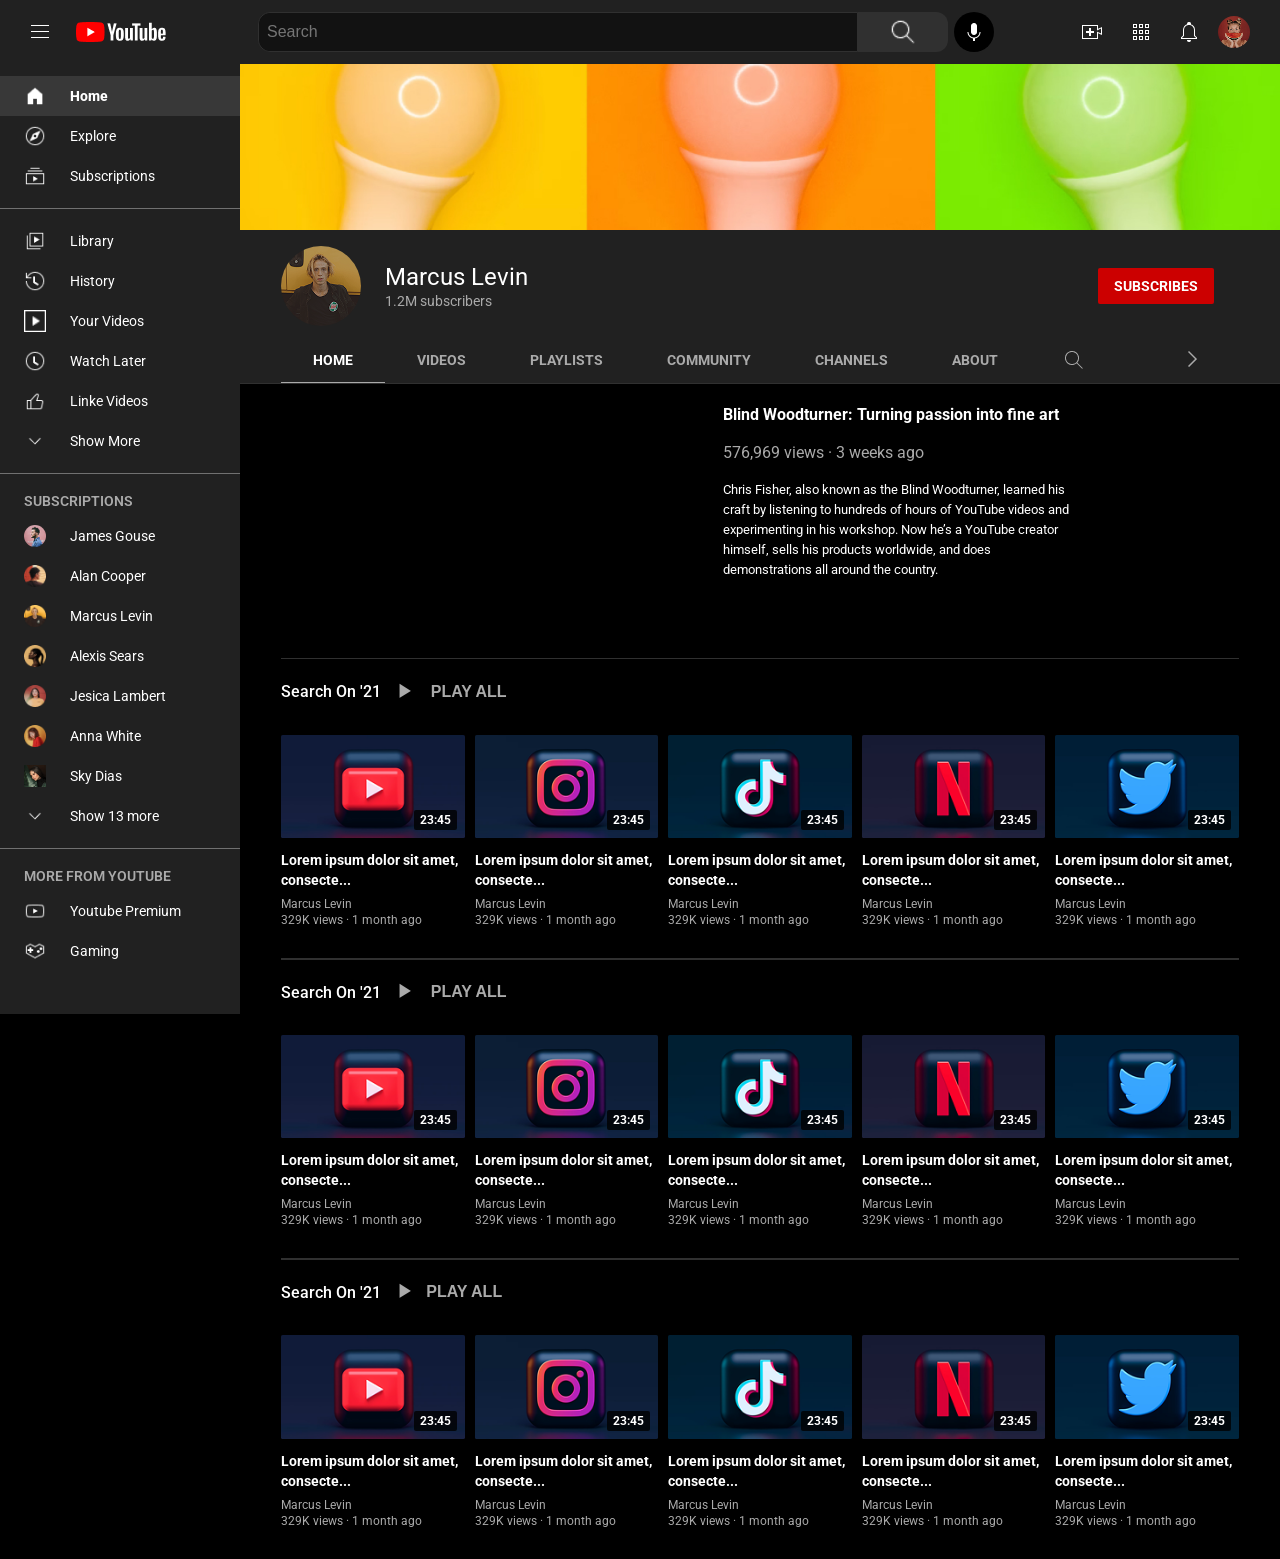
==== commit 7b976dee: "채널 페이지 탭 부분 수정 및 subscribes 버튼 css 수정" ====
--- a/channel.html
+++ b/channel.html
@@ -78,16 +78,16 @@
             <div class="notification-container">
               <input type="checkbox" id="NotificationBtn" class="notification-btn" />
               <label for="NotificationBtn" class="notification-label">
-                <img src="./images/main/btn-notifications.png" alt="알림버튼" class="header-notification"/>
+                <img src="./images/main/btn-notifications.png" alt="알림버튼" class="header-notification" />
               </label>
               <div class="notification-dropdown">
                 <div class="notification-dropdown-area">
                   <a href="#">
                     <p>알림</p>
-                    <img src="./images/main/btn-settings.png" alt="알림 버튼" class = "header-notification">
+                    <img src="./images/main/btn-settings.png" alt="알림 버튼" class="header-notification" />
                   </a>
                 </div>
-                <div class = "notification-area">
+                <div class="notification-area">
                   <h2>여기에 알림이 표시 됩니다.</h2>
                 </div>
               </div>
@@ -103,7 +103,6 @@
                     <img src="./images/main/icon-User-Avatar-1.png" alt="프로필" class="header-profile" />
                     <p>Scarlett Johansson</p>
                   </a>
-
                 </div>
                 <div class="profile-dropdown-area">
                   <a href="#">Google 계정</a>
@@ -167,13 +166,15 @@
             <li><a href="#">COMMUNITY</a></li>
             <li><a href="#">CHANNELS</a></li>
             <li><a href="#">ABOUT</a></li>
+            <li class="tab-search">
+              <button class="channel-search-btn">
+                <!-- 돋보기 이미지 -->
+                <img src="./images/img/search.png" alt="검색" />
+              </button>
+            </li>
           </ul>
-          <!--  네이게이션바 안에 있는 버튼 (돋보기 , 화살표)  -->
+          <!--  네이게이션바 안에 있는 버튼 (화살표)  -->
           <div class="channel-actions">
-            <button class="channel-search-btn">
-              <!-- 돋보기 이미지 -->
-              <img src="./images/img/search.png" alt="검색" />
-            </button>
             <button class="channel-arrow-btn">
               <!-- 오른쪽 화살표 이미지 -->
               <img src="./images/img/chevron-right.png" alt="다음" />
@@ -183,421 +184,386 @@
 
         <!-- HOME에서 보여줄 기존 내용 -->
         <div class="home-content">
-
-        <!-- ===================== 채널 :: 왼쪽 유튜브 영상 ===================== -->
-        <section class="small-video">
-          <div class="player">
-            <iframe class="youtube-player" src="https://www.youtube.com/embed/jqlDfEeY0co" title="Blind Woodturner: Turning passion into fine art" allow="accelerometer; autoplay; clipboard-write; encrypted-media; gyroscope; picture-in-picture; web-share" allowfullscreen> </iframe>
-          </div>
-          <!-- 채널 :: 오른쪽 | 영상 설명 -->
-          <div class="video-description">
-            <h2 class="video-title">Blind Woodturner: Turning passion into fine art</h2>
-            <p class="video-time">576,969 views · 3 weeks ago</p>
-            <p class="video-desc">
-              Chris Fisher, also known as the Blind Woodturner, learned his<br />
-              craft by listening to hundreds of hours of YouTube videos and experimenting in his workshop. Now he’s a YouTube creator<br />
-              himself, sells his products worldwide, and does<br />
-              demonstrations all around the country.
-            </p>
-          </div>
-
-
-        </section>
-
-        <!-- ===================== 영상 섹션 1 ===================== -->
-        <section class="playlist">
-          <!-- 섹션 1 :: 제목 -->
-          <div class="playlist-header">
-            <h2 class="playlist-title">Search On '21</h2>
-            <!-- PLAY ALL -->
-            <button type="button" class="play-all-btn">▶ &nbsp;&nbsp;&nbsp;PLAY ALL</button>
-          </div>
-          <!-- 섹션 1 :: 영상 카드 목록 -->
-          <div class="playlist-content">
-            <!-- 섹션 1 :: 영상 카드 -->
-            <!-----------------------------------< 영상 01 >---------------------------------->
-            <article class="video-card">
-              <div class="video-relative">
-                <img src="./images/img/youtube-img.png" alt="영상 썸네일" />
-                <span class="play-time">23:45</span>
-              </div>
-              <h3 class="video-card-title">Lorem ipsum dolor sit amet, consecte...</h3>
-              <p class="video-channel">Marcus Levin</p>
-              <p class="video-meta">329K views · 1 month ago</p>
-            </article>
-            <!-----------------------------------< 영상 02 >---------------------------------->
-            <article class="video-card">
-              <div class="video-relative">
-                <img src="./images/img/instagram-img.png" alt="영상 썸네일" />
-                <span class="play-time">23:45</span>
-              </div>
-              <h3 class="video-card-title">Lorem ipsum dolor sit amet, consecte...</h3>
-              <p class="video-channel">Marcus Levin</p>
-              <p class="video-meta">329K views · 1 month ago</p>
-            </article>
-            <!-----------------------------------< 영상 03 >---------------------------------->
-            <article class="video-card">
-              <div class="video-relative">
-                <img src="./images/img/tictok-img.png" alt="영상 썸네일" />
-                <span class="play-time">23:45</span>
-              </div>
-              <h3 class="video-card-title">Lorem ipsum dolor sit amet, consecte...</h3>
-              <p class="video-channel">Marcus Levin</p>
-              <p class="video-meta">329K views · 1 month ago</p>
-            </article>
-            <!-----------------------------------< 영상 04 >---------------------------------->
-            <article class="video-card">
-              <div class="video-relative">
-                <img src="./images/img/Netflix-img.png" alt="영상 썸네일" />
-                <span class="play-time">23:45</span>
-              </div>
-              <h3 class="video-card-title">Lorem ipsum dolor sit amet, consecte...</h3>
-              <p class="video-channel">Marcus Levin</p>
-              <p class="video-meta">329K views · 1 month ago</p>
-            </article>
-            <!-----------------------------------< 영상 05 >---------------------------------->
-            <article class="video-card">
-              <div class="video-relative">
-                <img src="./images/img/twitter-img.png" alt="영상 썸네일" />
-                <span class="play-time">23:45</span>
-              </div>
-              <h3 class="video-card-title">Lorem ipsum dolor sit amet, consecte...</h3>
-              <p class="video-channel">Marcus Levin</p>
-              <p class="video-meta">329K views · 1 month ago</p>
-            </article>
-          </div>
-        </section>
-        <section class="playlist">
-          <!-- 섹션 1 :: 제목 -->
-          <div class="playlist-header">
-            <h2 class="playlist-title">Search On '21</h2>
-            <!-- PLAY ALL -->
-            <button type="button" class="play-all-btn">▶ &nbsp;&nbsp;&nbsp;PLAY ALL</button>
-          </div>
-          <!-- 섹션 1 :: 영상 카드 목록 -->
-          <div class="playlist-content">
-            <!-- 섹션 1 :: 영상 카드 -->
-            <!-----------------------------------< 영상 01 >---------------------------------->
-            <article class="video-card">
-              <div class="video-relative">
-                <img src="./images/img/youtube-img.png" alt="영상 썸네일" />
-                <span class="play-time">23:45</span>
-              </div>
-              <h3 class="video-card-title">Lorem ipsum dolor sit amet, consecte...</h3>
-              <p class="video-channel">Marcus Levin</p>
-              <p class="video-meta">329K views · 1 month ago</p>
-            </article>
-            <!-----------------------------------< 영상 02 >---------------------------------->
-            <article class="video-card">
-              <div class="video-relative">
-                <img src="./images/img/instagram-img.png" alt="영상 썸네일" />
-                <span class="play-time">23:45</span>
-              </div>
-              <h3 class="video-card-title">Lorem ipsum dolor sit amet, consecte...</h3>
-              <p class="video-channel">Marcus Levin</p>
-              <p class="video-meta">329K views · 1 month ago</p>
-            </article>
-            <!-----------------------------------< 영상 03 >---------------------------------->
-            <article class="video-card">
-              <div class="video-relative">
-                <img src="./images/img/tictok-img.png" alt="영상 썸네일" />
-                <span class="play-time">23:45</span>
-              </div>
-              <h3 class="video-card-title">Lorem ipsum dolor sit amet, consecte...</h3>
-              <p class="video-channel">Marcus Levin</p>
-              <p class="video-meta">329K views · 1 month ago</p>
-            </article>
-            <!-----------------------------------< 영상 04 >---------------------------------->
-            <article class="video-card">
-              <div class="video-relative">
-                <img src="./images/img/Netflix-img.png" alt="영상 썸네일" />
-                <span class="play-time">23:45</span>
-              </div>
-              <h3 class="video-card-title">Lorem ipsum dolor sit amet, consecte...</h3>
-              <p class="video-channel">Marcus Levin</p>
-              <p class="video-meta">329K views · 1 month ago</p>
-            </article>
-            <!-----------------------------------< 영상 05 >---------------------------------->
-            <article class="video-card">
-              <div class="video-relative">
-                <img src="./images/img/twitter-img.png" alt="영상 썸네일" />
-                <span class="play-time">23:45</span>
-              </div>
-              <h3 class="video-card-title">Lorem ipsum dolor sit amet, consecte...</h3>
-              <p class="video-channel">Marcus Levin</p>
-              <p class="video-meta">329K views · 1 month ago</p>
-            </article>
-          </div>
-        </section>
-
-        <!-- ===================== 영상 섹션 2 ===================== -->
-        <section class="playlist">
-          <!-- 섹션 2 ::  제목 -->
-          <div class="playlist-header">
-            <h2 class="playlist-title">Search On '21</h2>
-            <!-- PLAY ALL -->
-            <button type="button" class="play-all-btn">▶&nbsp;&nbsp;&nbsp;PLAY ALL</button>
-          </div>
-          <!-- 섹션 2 :: 영상 카드 목록 -->
-          <div class="playlist-content">
-            <!-- 섹션 2 :: 영상 카드 -->
-            <!-----------------------------------< 영상 01 >---------------------------------->
-            <article class="video-card">
-              <div class="video-relative">
-                <img src="./images/img/youtube-img.png" alt="영상 썸네일" />
-                <span class="play-time">23:45</span>
-              </div>
-              <h3 class="video-card-title">Lorem ipsum dolor sit amet, consecte...</h3>
-              <p class="video-channel">Marcus Levin</p>
-              <p class="video-meta">329K views · 1 month ago</p>
-            </article>
-            <!-----------------------------------< 영상 02 >---------------------------------->
-            <article class="video-card">
-              <div class="video-relative">
-                <img src="./images/img/instagram-img.png" alt="영상 썸네일" />
-                <span class="play-time">23:45</span>
-              </div>
-              <h3 class="video-card-title">Lorem ipsum dolor sit amet, consecte...</h3>
-              <p class="video-channel">Marcus Levin</p>
-              <p class="video-meta">329K views · 1 month ago</p>
-            </article>
-            <!-----------------------------------< 영상 03 >---------------------------------->
-            <article class="video-card">
-              <div class="video-relative">
-                <img src="./images/img/tictok-img.png" alt="영상 썸네일" />
-                <span class="play-time">23:45</span>
-              </div>
-              <h3 class="video-card-title">Lorem ipsum dolor sit amet, consecte...</h3>
-              <p class="video-channel">Marcus Levin</p>
-              <p class="video-meta">329K views · 1 month ago</p>
-            </article>
-            <!-----------------------------------< 영상 04 >---------------------------------->
-            <article class="video-card">
-              <div class="video-relative">
-                <img src="./images/img/Netflix-img.png" alt="영상 썸네일" />
-                <span class="play-time">23:45</span>
-              </div>
-              <h3 class="video-card-title">Lorem ipsum dolor sit amet, consecte...</h3>
-              <p class="video-channel">Marcus Levin</p>
-              <p class="video-meta">329K views · 1 month ago</p>
-            </article>
-            <!-----------------------------------< 영상 05 >---------------------------------->
-            <article class="video-card">
-              <div class="video-relative">
-                <img src="./images/img/twitter-img.png" alt="영상 썸네일" />
-                <span class="play-time">23:45</span>
-              </div>
-              <h3 class="video-card-title">Lorem ipsum dolor sit amet, consecte...</h3>
-              <p class="video-channel">Marcus Levin</p>
-              <p class="video-meta">329K views · 1 month ago</p>
-            </article>
-          </div>
-        </section>
-
-      </div>
-
-      <!-- VIDEOS 선택 시 표시할 내용 -->
-      <div class="videos-content">
-        <section class="playlist">
-          <div class="playlist-header">
-            <h2 class="playlist-title">Videos</h2>
-            <button type="button" class="play-all-btn">
-              ▶&nbsp;&nbsp;PLAY ALL
-            </button>
-          </div>
-
-          <div class="playlist-content">
-            <!-- 비디오 카드 넣는 위치 -->
-            
-            <!-- ------------------- 비 디 오 섹 션 0 1 --------------------- -->
-            
-            <article class="video-card">
-              <div class="video-relative">
-                <img src="./images/img/twitter-img.png" alt="영상 썸네일" />
-                <span class="play-time">23:45</span>
-              </div>
-              <h3 class="video-card-title">
-                Lorem ipsum dolor sit amet, consecte...
-              </h3>
-              <p class="video-channel">Marcus Levin</p>
-              <p class="video-meta">329K views · 1 month ago</p>
-            </article>
-
-            <article class="video-card">
-              <div class="video-relative">
-                <img src="./images/img/Netflix-img.png" alt="영상 썸네일" />
-                <span class="play-time">23:45</span>
-              </div>
-              <h3 class="video-card-title">
-                Lorem ipsum dolor sit amet, consecte...
-              </h3>
-              <p class="video-channel">Marcus Levin</p>
-              <p class="video-meta">329K views · 1 month ago</p>
-            </article>
-
-            <article class="video-card">
-              <div class="video-relative">
-                <img src="./images/img/tictok-img.png" alt="영상 썸네일" />
-                <span class="play-time">23:45</span>
-              </div>
-              <h3 class="video-card-title">
-                Lorem ipsum dolor sit amet, consecte...
-              </h3>
-              <p class="video-channel">Marcus Levin</p>
-              <p class="video-meta">329K views · 1 month ago</p>
-            </article>
-
-            <article class="video-card">
-              <div class="video-relative">
-                <img src="./images/img/instagram-img.png" alt="영상 썸네일" />
-                <span class="play-time">23:45</span>
-              </div>
-              <h3 class="video-card-title">
-                Lorem ipsum dolor sit amet, consecte...
-              </h3>
-              <p class="video-channel">Marcus Levin</p>
-              <p class="video-meta">329K views · 1 month ago</p>
-            </article>
-
-            <article class="video-card">
-              <div class="video-relative">
-                <img src="./images/img/youtube-img.png" alt="영상 썸네일" />
-                <span class="play-time">23:45</span>
-              </div>
-              <h3 class="video-card-title">
-                Lorem ipsum dolor sit amet, consecte...
-              </h3>
-              <p class="video-channel">Marcus Levin</p>
-              <p class="video-meta">329K views · 1 month ago</p>
-            </article>
-
-            <!-- ------------------- 비 디 오 섹 션 0 2 --------------------- -->
-          
-            <article class="video-card">
-              <div class="video-relative">
-                <img src="./images/img/tictok-img.png" alt="영상 썸네일" />
-                <span class="play-time">23:45</span>
-              </div>
-              <h3 class="video-card-title">
-                Lorem ipsum dolor sit amet, consecte...
-              </h3>
-              <p class="video-channel">Marcus Levin</p>
-              <p class="video-meta">329K views · 1 month ago</p>
-            </article>
-
-            <article class="video-card">
-              <div class="video-relative">
-                <img src="./images/img/instagram-img.png" alt="영상 썸네일" />
-                <span class="play-time">23:45</span>
-              </div>
-              <h3 class="video-card-title">
-                Lorem ipsum dolor sit amet, consecte...
-              </h3>
-              <p class="video-channel">Marcus Levin</p>
-              <p class="video-meta">329K views · 1 month ago</p>
-            </article>
-
-            <article class="video-card">
-              <div class="video-relative">
-                <img src="./images/img/youtube-img.png" alt="영상 썸네일" />
-                <span class="play-time">23:45</span>
-              </div>
-              <h3 class="video-card-title">
-                Lorem ipsum dolor sit amet, consecte...
-              </h3>
-              <p class="video-channel">Marcus Levin</p>
-              <p class="video-meta">329K views · 1 month ago</p>
-            </article>
-
-            <article class="video-card">
-              <div class="video-relative">
-                <img src="./images/img/Netflix-img.png" alt="영상 썸네일" />
-                <span class="play-time">23:45</span>
-              </div>
-              <h3 class="video-card-title">
-                Lorem ipsum dolor sit amet, consecte...
-              </h3>
-              <p class="video-channel">Marcus Levin</p>
-              <p class="video-meta">329K views · 1 month ago</p>
-            </article>
-
-            <article class="video-card">
-              <div class="video-relative">
-                <img src="./images/img/twitter-img.png" alt="영상 썸네일" />
-                <span class="play-time">23:45</span>
-              </div>
-              <h3 class="video-card-title">
-                Lorem ipsum dolor sit amet, consecte...
-              </h3>
-              <p class="video-channel">Marcus Levin</p>
-              <p class="video-meta">329K views · 1 month ago</p>
-            </article>
-            <!-- ------------------- 비 디 오 섹 션 0 3 --------------------- -->
-          <article class="video-card">
-              <div class="video-relative">
-                <img src="./images/img/Netflix-img.png" alt="영상 썸네일" />
-                <span class="play-time">23:45</span>
-              </div>
-              <h3 class="video-card-title">
-                Lorem ipsum dolor sit amet, consecte...
-              </h3>
-              <p class="video-channel">Marcus Levin</p>
-              <p class="video-meta">329K views · 1 month ago</p>
-            </article>
-
-            <article class="video-card">
-              <div class="video-relative">
-                <img src="./images/img/youtube-img.png" alt="영상 썸네일" />
-                <span class="play-time">23:45</span>
-              </div>
-              <h3 class="video-card-title">
-                Lorem ipsum dolor sit amet, consecte...
-              </h3>
-              <p class="video-channel">Marcus Levin</p>
-              <p class="video-meta">329K views · 1 month ago</p>
-            </article>
-
-            <article class="video-card">
-              <div class="video-relative">
-                <img src="./images/img/twitter-img.png" alt="영상 썸네일" />
-                <span class="play-time">23:45</span>
-              </div>
-              <h3 class="video-card-title">
-                Lorem ipsum dolor sit amet, consecte...
-              </h3>
-              <p class="video-channel">Marcus Levin</p>
-              <p class="video-meta">329K views · 1 month ago</p>
-            </article>
-
-            <article class="video-card">
-              <div class="video-relative">
-                <img src="./images/img/tictok-img.png" alt="영상 썸네일" />
-                <span class="play-time">23:45</span>
-              </div>
-              <h3 class="video-card-title">
-                Lorem ipsum dolor sit amet, consecte...
-              </h3>
-              <p class="video-channel">Marcus Levin</p>
-              <p class="video-meta">329K views · 1 month ago</p>
-            </article>
-
-            <article class="video-card">
-              <div class="video-relative">
-                <img src="./images/img/instagram-img.png" alt="영상 썸네일" />
-                <span class="play-time">23:45</span>
-              </div>
-              <h3 class="video-card-title">
-                Lorem ipsum dolor sit amet, consecte...
-              </h3>
-              <p class="video-channel">Marcus Levin</p>
-              <p class="video-meta">329K views · 1 month ago</p>
-            </article>
-          </div>
-        </section>
-      </div>
-    </main>
-
-    <aside class="aside">
+          <!-- ===================== 채널 :: 왼쪽 유튜브 영상 ===================== -->
+          <section class="small-video">
+            <div class="player">
+              <iframe class="youtube-player" src="https://www.youtube.com/embed/jqlDfEeY0co" title="Blind Woodturner: Turning passion into fine art" allow="accelerometer; autoplay; clipboard-write; encrypted-media; gyroscope; picture-in-picture; web-share" allowfullscreen> </iframe>
+            </div>
+            <!-- 채널 :: 오른쪽 | 영상 설명 -->
+            <div class="video-description">
+              <h2 class="video-title">Blind Woodturner: Turning passion into fine art</h2>
+              <p class="video-time">576,969 views · 3 weeks ago</p>
+              <p class="video-desc">
+                Chris Fisher, also known as the Blind Woodturner, learned his<br />
+                craft by listening to hundreds of hours of YouTube videos and experimenting in his workshop. Now he’s a YouTube creator<br />
+                himself, sells his products worldwide, and does<br />
+                demonstrations all around the country.
+              </p>
+            </div>
+          </section>
+
+          <!-- ===================== 영상 섹션 1 ===================== -->
+          <section class="playlist">
+            <!-- 섹션 1 :: 제목 -->
+            <div class="playlist-header">
+              <h2 class="playlist-title">Search On '21</h2>
+              <!-- PLAY ALL -->
+              <button type="button" class="play-all-btn">▶ &nbsp;&nbsp;&nbsp;PLAY ALL</button>
+            </div>
+            <!-- 섹션 1 :: 영상 카드 목록 -->
+            <div class="playlist-content">
+              <!-- 섹션 1 :: 영상 카드 -->
+              <!-----------------------------------< 영상 01 >---------------------------------->
+              <article class="video-card">
+                <div class="video-relative">
+                  <img src="./images/img/youtube-img.png" alt="영상 썸네일" />
+                  <span class="play-time">23:45</span>
+                </div>
+                <h3 class="video-card-title">Lorem ipsum dolor sit amet, consecte...</h3>
+                <p class="video-channel">Marcus Levin</p>
+                <p class="video-meta">329K views · 1 month ago</p>
+              </article>
+              <!-----------------------------------< 영상 02 >---------------------------------->
+              <article class="video-card">
+                <div class="video-relative">
+                  <img src="./images/img/instagram-img.png" alt="영상 썸네일" />
+                  <span class="play-time">23:45</span>
+                </div>
+                <h3 class="video-card-title">Lorem ipsum dolor sit amet, consecte...</h3>
+                <p class="video-channel">Marcus Levin</p>
+                <p class="video-meta">329K views · 1 month ago</p>
+              </article>
+              <!-----------------------------------< 영상 03 >---------------------------------->
+              <article class="video-card">
+                <div class="video-relative">
+                  <img src="./images/img/tictok-img.png" alt="영상 썸네일" />
+                  <span class="play-time">23:45</span>
+                </div>
+                <h3 class="video-card-title">Lorem ipsum dolor sit amet, consecte...</h3>
+                <p class="video-channel">Marcus Levin</p>
+                <p class="video-meta">329K views · 1 month ago</p>
+              </article>
+              <!-----------------------------------< 영상 04 >---------------------------------->
+              <article class="video-card">
+                <div class="video-relative">
+                  <img src="./images/img/Netflix-img.png" alt="영상 썸네일" />
+                  <span class="play-time">23:45</span>
+                </div>
+                <h3 class="video-card-title">Lorem ipsum dolor sit amet, consecte...</h3>
+                <p class="video-channel">Marcus Levin</p>
+                <p class="video-meta">329K views · 1 month ago</p>
+              </article>
+              <!-----------------------------------< 영상 05 >---------------------------------->
+              <article class="video-card">
+                <div class="video-relative">
+                  <img src="./images/img/twitter-img.png" alt="영상 썸네일" />
+                  <span class="play-time">23:45</span>
+                </div>
+                <h3 class="video-card-title">Lorem ipsum dolor sit amet, consecte...</h3>
+                <p class="video-channel">Marcus Levin</p>
+                <p class="video-meta">329K views · 1 month ago</p>
+              </article>
+            </div>
+          </section>
+          <section class="playlist">
+            <!-- 섹션 1 :: 제목 -->
+            <div class="playlist-header">
+              <h2 class="playlist-title">Search On '21</h2>
+              <!-- PLAY ALL -->
+              <button type="button" class="play-all-btn">▶ &nbsp;&nbsp;&nbsp;PLAY ALL</button>
+            </div>
+            <!-- 섹션 1 :: 영상 카드 목록 -->
+            <div class="playlist-content">
+              <!-- 섹션 1 :: 영상 카드 -->
+              <!-----------------------------------< 영상 01 >---------------------------------->
+              <article class="video-card">
+                <div class="video-relative">
+                  <img src="./images/img/youtube-img.png" alt="영상 썸네일" />
+                  <span class="play-time">23:45</span>
+                </div>
+                <h3 class="video-card-title">Lorem ipsum dolor sit amet, consecte...</h3>
+                <p class="video-channel">Marcus Levin</p>
+                <p class="video-meta">329K views · 1 month ago</p>
+              </article>
+              <!-----------------------------------< 영상 02 >---------------------------------->
+              <article class="video-card">
+                <div class="video-relative">
+                  <img src="./images/img/instagram-img.png" alt="영상 썸네일" />
+                  <span class="play-time">23:45</span>
+                </div>
+                <h3 class="video-card-title">Lorem ipsum dolor sit amet, consecte...</h3>
+                <p class="video-channel">Marcus Levin</p>
+                <p class="video-meta">329K views · 1 month ago</p>
+              </article>
+              <!-----------------------------------< 영상 03 >---------------------------------->
+              <article class="video-card">
+                <div class="video-relative">
+                  <img src="./images/img/tictok-img.png" alt="영상 썸네일" />
+                  <span class="play-time">23:45</span>
+                </div>
+                <h3 class="video-card-title">Lorem ipsum dolor sit amet, consecte...</h3>
+                <p class="video-channel">Marcus Levin</p>
+                <p class="video-meta">329K views · 1 month ago</p>
+              </article>
+              <!-----------------------------------< 영상 04 >---------------------------------->
+              <article class="video-card">
+                <div class="video-relative">
+                  <img src="./images/img/Netflix-img.png" alt="영상 썸네일" />
+                  <span class="play-time">23:45</span>
+                </div>
+                <h3 class="video-card-title">Lorem ipsum dolor sit amet, consecte...</h3>
+                <p class="video-channel">Marcus Levin</p>
+                <p class="video-meta">329K views · 1 month ago</p>
+              </article>
+              <!-----------------------------------< 영상 05 >---------------------------------->
+              <article class="video-card">
+                <div class="video-relative">
+                  <img src="./images/img/twitter-img.png" alt="영상 썸네일" />
+                  <span class="play-time">23:45</span>
+                </div>
+                <h3 class="video-card-title">Lorem ipsum dolor sit amet, consecte...</h3>
+                <p class="video-channel">Marcus Levin</p>
+                <p class="video-meta">329K views · 1 month ago</p>
+              </article>
+            </div>
+          </section>
+
+          <!-- ===================== 영상 섹션 2 ===================== -->
+          <section class="playlist">
+            <!-- 섹션 2 ::  제목 -->
+            <div class="playlist-header">
+              <h2 class="playlist-title">Search On '21</h2>
+              <!-- PLAY ALL -->
+              <button type="button" class="play-all-btn">▶&nbsp;&nbsp;&nbsp;PLAY ALL</button>
+            </div>
+            <!-- 섹션 2 :: 영상 카드 목록 -->
+            <div class="playlist-content">
+              <!-- 섹션 2 :: 영상 카드 -->
+              <!-----------------------------------< 영상 01 >---------------------------------->
+              <article class="video-card">
+                <div class="video-relative">
+                  <img src="./images/img/youtube-img.png" alt="영상 썸네일" />
+                  <span class="play-time">23:45</span>
+                </div>
+                <h3 class="video-card-title">Lorem ipsum dolor sit amet, consecte...</h3>
+                <p class="video-channel">Marcus Levin</p>
+                <p class="video-meta">329K views · 1 month ago</p>
+              </article>
+              <!-----------------------------------< 영상 02 >---------------------------------->
+              <article class="video-card">
+                <div class="video-relative">
+                  <img src="./images/img/instagram-img.png" alt="영상 썸네일" />
+                  <span class="play-time">23:45</span>
+                </div>
+                <h3 class="video-card-title">Lorem ipsum dolor sit amet, consecte...</h3>
+                <p class="video-channel">Marcus Levin</p>
+                <p class="video-meta">329K views · 1 month ago</p>
+              </article>
+              <!-----------------------------------< 영상 03 >---------------------------------->
+              <article class="video-card">
+                <div class="video-relative">
+                  <img src="./images/img/tictok-img.png" alt="영상 썸네일" />
+                  <span class="play-time">23:45</span>
+                </div>
+                <h3 class="video-card-title">Lorem ipsum dolor sit amet, consecte...</h3>
+                <p class="video-channel">Marcus Levin</p>
+                <p class="video-meta">329K views · 1 month ago</p>
+              </article>
+              <!-----------------------------------< 영상 04 >---------------------------------->
+              <article class="video-card">
+                <div class="video-relative">
+                  <img src="./images/img/Netflix-img.png" alt="영상 썸네일" />
+                  <span class="play-time">23:45</span>
+                </div>
+                <h3 class="video-card-title">Lorem ipsum dolor sit amet, consecte...</h3>
+                <p class="video-channel">Marcus Levin</p>
+                <p class="video-meta">329K views · 1 month ago</p>
+              </article>
+              <!-----------------------------------< 영상 05 >---------------------------------->
+              <article class="video-card">
+                <div class="video-relative">
+                  <img src="./images/img/twitter-img.png" alt="영상 썸네일" />
+                  <span class="play-time">23:45</span>
+                </div>
+                <h3 class="video-card-title">Lorem ipsum dolor sit amet, consecte...</h3>
+                <p class="video-channel">Marcus Levin</p>
+                <p class="video-meta">329K views · 1 month ago</p>
+              </article>
+            </div>
+          </section>
+        </div>
+
+        <!-- VIDEOS 선택 시 표시할 내용 -->
+        <div class="videos-content">
+          <section class="playlist">
+            <div class="playlist-content">
+              <!-- 비디오 카드 넣는 위치 -->
+              <!-- 여기에 HOME의 video-card를 복사 -->
+              <article class="video-card">
+                <div class="video-relative">
+                  <img src="./images/img/twitter-img.png" alt="영상 썸네일" />
+                  <span class="play-time">23:45</span>
+                </div>
+                <h3 class="video-card-title">Lorem ipsum dolor sit amet, consecte...</h3>
+                <p class="video-channel">Marcus Levin</p>
+                <p class="video-meta">329K views · 1 month ago</p>
+              </article>
+
+              <article class="video-card">
+                <div class="video-relative">
+                  <img src="./images/img/Netflix-img.png" alt="영상 썸네일" />
+                  <span class="play-time">23:45</span>
+                </div>
+                <h3 class="video-card-title">Lorem ipsum dolor sit amet, consecte...</h3>
+                <p class="video-channel">Marcus Levin</p>
+                <p class="video-meta">329K views · 1 month ago</p>
+              </article>
+
+              <article class="video-card">
+                <div class="video-relative">
+                  <img src="./images/img/tictok-img.png" alt="영상 썸네일" />
+                  <span class="play-time">23:45</span>
+                </div>
+                <h3 class="video-card-title">Lorem ipsum dolor sit amet, consecte...</h3>
+                <p class="video-channel">Marcus Levin</p>
+                <p class="video-meta">329K views · 1 month ago</p>
+              </article>
+
+              <article class="video-card">
+                <div class="video-relative">
+                  <img src="./images/img/instagram-img.png" alt="영상 썸네일" />
+                  <span class="play-time">23:45</span>
+                </div>
+                <h3 class="video-card-title">Lorem ipsum dolor sit amet, consecte...</h3>
+                <p class="video-channel">Marcus Levin</p>
+                <p class="video-meta">329K views · 1 month ago</p>
+              </article>
+
+              <article class="video-card">
+                <div class="video-relative">
+                  <img src="./images/img/youtube-img.png" alt="영상 썸네일" />
+                  <span class="play-time">23:45</span>
+                </div>
+                <h3 class="video-card-title">Lorem ipsum dolor sit amet, consecte...</h3>
+                <p class="video-channel">Marcus Levin</p>
+                <p class="video-meta">329K views · 1 month ago</p>
+              </article>
+            </div>
+          </section>
+          <section class="playlist">
+            <div class="playlist-content">
+              <!-- 비디오 카드 넣는 위치 -->
+              <!-- 여기에 HOME의 video-card를 복사 -->
+              <article class="video-card">
+                <div class="video-relative">
+                  <img src="./images/img/twitter-img.png" alt="영상 썸네일" />
+                  <span class="play-time">23:45</span>
+                </div>
+                <h3 class="video-card-title">Lorem ipsum dolor sit amet, consecte...</h3>
+                <p class="video-channel">Marcus Levin</p>
+                <p class="video-meta">329K views · 1 month ago</p>
+              </article>
+
+              <article class="video-card">
+                <div class="video-relative">
+                  <img src="./images/img/Netflix-img.png" alt="영상 썸네일" />
+                  <span class="play-time">23:45</span>
+                </div>
+                <h3 class="video-card-title">Lorem ipsum dolor sit amet, consecte...</h3>
+                <p class="video-channel">Marcus Levin</p>
+                <p class="video-meta">329K views · 1 month ago</p>
+              </article>
+
+              <article class="video-card">
+                <div class="video-relative">
+                  <img src="./images/img/tictok-img.png" alt="영상 썸네일" />
+                  <span class="play-time">23:45</span>
+                </div>
+                <h3 class="video-card-title">Lorem ipsum dolor sit amet, consecte...</h3>
+                <p class="video-channel">Marcus Levin</p>
+                <p class="video-meta">329K views · 1 month ago</p>
+              </article>
+
+              <article class="video-card">
+                <div class="video-relative">
+                  <img src="./images/img/instagram-img.png" alt="영상 썸네일" />
+                  <span class="play-time">23:45</span>
+                </div>
+                <h3 class="video-card-title">Lorem ipsum dolor sit amet, consecte...</h3>
+                <p class="video-channel">Marcus Levin</p>
+                <p class="video-meta">329K views · 1 month ago</p>
+              </article>
+
+              <article class="video-card">
+                <div class="video-relative">
+                  <img src="./images/img/youtube-img.png" alt="영상 썸네일" />
+                  <span class="play-time">23:45</span>
+                </div>
+                <h3 class="video-card-title">Lorem ipsum dolor sit amet, consecte...</h3>
+                <p class="video-channel">Marcus Levin</p>
+                <p class="video-meta">329K views · 1 month ago</p>
+              </article>
+            </div>
+          </section>
+          <section class="playlist">
+            <div class="playlist-content">
+              <!-- 비디오 카드 넣는 위치 -->
+              <!-- 여기에 HOME의 video-card를 복사 -->
+              <article class="video-card">
+                <div class="video-relative">
+                  <img src="./images/img/twitter-img.png" alt="영상 썸네일" />
+                  <span class="play-time">23:45</span>
+                </div>
+                <h3 class="video-card-title">Lorem ipsum dolor sit amet, consecte...</h3>
+                <p class="video-channel">Marcus Levin</p>
+                <p class="video-meta">329K views · 1 month ago</p>
+              </article>
+
+              <article class="video-card">
+                <div class="video-relative">
+                  <img src="./images/img/Netflix-img.png" alt="영상 썸네일" />
+                  <span class="play-time">23:45</span>
+                </div>
+                <h3 class="video-card-title">Lorem ipsum dolor sit amet, consecte...</h3>
+                <p class="video-channel">Marcus Levin</p>
+                <p class="video-meta">329K views · 1 month ago</p>
+              </article>
+
+              <article class="video-card">
+                <div class="video-relative">
+                  <img src="./images/img/tictok-img.png" alt="영상 썸네일" />
+                  <span class="play-time">23:45</span>
+                </div>
+                <h3 class="video-card-title">Lorem ipsum dolor sit amet, consecte...</h3>
+                <p class="video-channel">Marcus Levin</p>
+                <p class="video-meta">329K views · 1 month ago</p>
+              </article>
+
+              <article class="video-card">
+                <div class="video-relative">
+                  <img src="./images/img/instagram-img.png" alt="영상 썸네일" />
+                  <span class="play-time">23:45</span>
+                </div>
+                <h3 class="video-card-title">Lorem ipsum dolor sit amet, consecte...</h3>
+                <p class="video-channel">Marcus Levin</p>
+                <p class="video-meta">329K views · 1 month ago</p>
+              </article>
+
+              <article class="video-card">
+                <div class="video-relative">
+                  <img src="./images/img/youtube-img.png" alt="영상 썸네일" />
+                  <span class="play-time">23:45</span>
+                </div>
+                <h3 class="video-card-title">Lorem ipsum dolor sit amet, consecte...</h3>
+                <p class="video-channel">Marcus Levin</p>
+                <p class="video-meta">329K views · 1 month ago</p>
+              </article>
+            </div>
+          </section>
+        </div>
+      </main>
+
+      <aside class="aside">
         <div class="aside-logo">
           <label for="CheckBox" class="hamburger-label">
             <img src="./images/main/icon-hamburger.png" alt="" />
@@ -751,4 +717,4 @@
       </div>
     </div>
   </body>
-</html>+</html>
--- a/css/channel.css
+++ b/css/channel.css
@@ -13,26 +13,25 @@
 /* ===================== 전체 채널 ===================== */
 .channel {
   --content-padding: clamp(24px, 3.2vw, 64px); /* 화면에 따라 콘텐츠 여백 조절 */
-  grid-area: main;        /* 부모 Grid의 메인 영역에 배치 */
-  width: 100%;            /* 메인 영역의 가로폭을 전부 사용 */
-  max-width: none;        /* 기존 1200px 최대 너비 제한 해제 */
-  min-width: 0;           /* 내부 콘텐츠로 인한 가로 넘침 방지 */
-  margin: 0;              /* 중복된 바깥 여백 제거 */
-  padding: 0;             /* 배너를 좌우 끝까지 표시 */
+  grid-area: main; /* 부모 Grid의 메인 영역에 배치 */
+  width: 100%; /* 메인 영역의 가로폭을 전부 사용 */
+  max-width: none; /* 기존 1200px 최대 너비 제한 해제 */
+  min-width: 0; /* 내부 콘텐츠로 인한 가로 넘침 방지 */
+  margin: 0; /* 중복된 바깥 여백 제거 */
+  padding: 0; /* 배너를 좌우 끝까지 표시 */
   box-sizing: border-box; /* 패딩과 테두리를 너비 안에 포함 */
   background-color: #000; /* 채널 영역 배경색 */
-  
 }
 
 /* ===================== 채널 배너 ===================== */
 
 .channel-banner {
-    width: 100%;
+  width: 100%;
 }
 
 .channel-banner img {
-    width: 100%;
-    display: block;
+  width: 100%;
+  display: block;
 }
 
 /* ===================== 채널 정보 ===================== */
@@ -57,25 +56,25 @@
 }
 
 .channel-title img {
-    width: 80px;
-    height: 80px;
-    border-radius: 50%;
-    margin-top: 16px;
-    opacity: 65%;
-    cursor: pointer; 
+  width: 80px;
+  height: 80px;
+  border-radius: 50%;
+  margin-top: 16px;
+  opacity: 65%;
+  cursor: pointer;
 }
 
 .channel-name {
-    margin-top: 16px;
-    font-size: 1.5rem;
-    font-weight: 400;
-    cursor: pointer;
+  margin-top: 16px;
+  font-size: 1.5rem;
+  font-weight: 400;
+  cursor: pointer;
 }
 /* 채널 :: 구독자수 */
 .channel-subscribers {
-    margin-top: 0.3125rem;
-    font-size: 0.875rem;
-    color: var(--text-2);
+  margin-top: 0.3125rem;
+  font-size: 0.875rem;
+  color: var(--text-2);
 }
 
 /* ===================== 채널 :: 네이게이션바 ===================== */
@@ -99,109 +98,110 @@
 }
 
 .channel-actions {
-  width: auto;
-  min-width: 180px;
-  height: 48px;
-  margin-left: auto;
-  padding: 0 25px 0 20px;
-
-  display: flex;
-  align-items: center;
-  justify-content: space-between;
-  flex: 1;
-}
+  position: absolute;
+  right: 0;
+  height: 100%;
+  padding-right: calc(var(--content-padding) + 18px);
+  display: flex;
+  align-items: center;
+  background-color: var(--bg);
+  z-index: 1;
+}
+
 /* 네비게이션바 :: 돋보기, 화살표 */
-.channel-search-btn,
 .channel-arrow-btn {
-    width: 48px;
-    height: 48px;
-    padding: 0;
-    margin: 0;
-
-    display: flex;
-    align-items: center;
-    justify-content: center;
-
-    border: 1px solid transparent; /* 평소에는 안 보임 */
-    border-radius: 4px;
-    background: none;
-    cursor: pointer;
+  display: flex;
+  align-items: center;
+  justify-content: center;
+  width: 56px;
+  height: 100%;
+
+  border: none; /* 평소에는 안 보임 */
+  border-radius: 4px;
+  cursor: pointer;
 }
 .channel-arrow-btn {
   transform: none; /* 살짝 왼쪽 */
 }
 nav.channel-toolbar ul {
-    display: flex;
-    align-items: center;
-    height: 100%;
-    margin: 0;
-    padding: 0;
-    list-style: none;
+  display: flex;
+  align-items: center;
+  height: 100%;
+  margin: 0;
+  padding: 0;
+  list-style: none;
+  flex: 0 1 calc(100% - 85px);
+  overflow-x: auto;
+}
+
+nav.channel-toolbar ul::-webkit-scrollbar {
+  height: 4px;
+}
+
+nav.channel-toolbar ul::-webkit-scrollbar-track {
+  background: transparent;
+}
+
+nav.channel-toolbar ul::-webkit-scrollbar-thumb {
+  background: var(--hover);
+  border-radius: 10px;
+}
+
+nav.channel-toolbar ul::-webkit-scrollbar-thumb:hover {
+  background: #909090;
 }
 
 nav.channel-toolbar li {
-  height: 100%;    /* 네비바 높이 사용 */
-  display: flex;   /* 메뉴 내부 정렬 */
-  flex: 0 0 auto;  /* 반응형에서 메뉴 너비 유지 */
+  height: 100%; /* 네비바 높이 사용 */
+  display: flex; /* 메뉴 내부 정렬 */
+  flex: 0 0 auto; /* 반응형에서 메뉴 너비 유지 */
 }
 
 /* 메뉴 링크와 HOME/VIDEOS 탭의 공통 모양 */
-nav.channel-toolbar a, 
-nav.channel-toolbar .channel-tab{
-    height: 100%;
-
-    display: flex;
-    justify-content: center;
-    align-items: center;
-
-    color: var(--text-2);
-    font-size: 0.875rem;
-    font-weight: 700;
-    text-decoration: none;
-    white-space: nowrap; /* 메뉴 줄바꿈 방지 */
-    cursor: pointer;     /* HOME/VIDEOS에도 손가락 표시 */
-
-    position: relative;
-    transition: opacity 0.01s ease; /* 투명도가 부드럽게 바뀜 */
+nav.channel-toolbar a,
+nav.channel-toolbar .channel-tab {
+  height: 100%;
+
+  display: flex;
+  justify-content: center;
+  align-items: center;
+
+  color: var(--text-2);
+  font-size: 0.875rem;
+  font-weight: 700;
+  text-decoration: none;
+  white-space: nowrap; /* 메뉴 줄바꿈 방지 */
+  cursor: pointer; /* HOME/VIDEOS에도 손가락 표시 */
+
+  position: relative;
+  transition: opacity 0.01s ease; /* 투명도가 부드럽게 바뀜 */
 }
 nav.channel-toolbar a:hover,
 nav.channel-toolbar .channel-tab:hover {
-    color: var(--text); 
-    opacity: 1; /* 마우스 올리면 선명하게 */
-    
+  color: var(--text);
+  opacity: 1; /* 마우스 올리면 선명하게 */
 }
 /* 현재 선택된 메뉴의 글자색 유지 */
 nav.channel-toolbar a.active {
-    color: var(--text);
-    opacity: 1; /* 선택된 메뉴는 항상 선명하게 */
+  color: var(--text);
+  opacity: 1; /* 선택된 메뉴는 항상 선명하게 */
 }
 
 /* 네비게이션바 :: HOME, VIDEOS, PLAYLISTS, COMMUNITY, CHANNELS, ABOUT */
 
 /* HOME과 VIDEOS는 label 태그 */
-nav.channel-toolbar li:nth-child(1) .channel-tab {
-  width: 104px; /* HOME 너비 */
-}
-
-nav.channel-toolbar li:nth-child(2) .channel-tab {
-  width: 113px; /* VIDEOS 너비 */
-}
-
-/* 나머지 메뉴는 a 태그 */
-nav.channel-toolbar li:nth-child(3) a {
-  width: 136px; /* PLAYLISTS */
-}
-
-nav.channel-toolbar li:nth-child(4) a {
-  width: 148px; /* COMMUNITY */
-}
-
-nav.channel-toolbar li:nth-child(5) a {
-  width: 137px; /* CHANNELS */
-}
-
-nav.channel-toolbar li:nth-child(6) a {
-  width: 110px; /* ABOUT */
+nav.channel-toolbar li .channel-tab,
+nav.channel-toolbar li a {
+  padding: 0 32px;
+}
+
+nav.channel-toolbar li.tab-search {
+  padding: 0 24px;
+}
+
+nav.channel-toolbar li.tab-search button {
+  padding: 0 11px;
+  cursor: pointer;
 }
 
 /* 모든 메뉴 밑줄 */
@@ -216,8 +216,8 @@
   bottom: 0;
 
   background-color: var(--text-2);
-  opacity: 0;                       /* 기본 상태에서는 숨김 */
-  transition: opacity 0.8s ease;    /* 밑줄이 천천히 나타남 */
+  opacity: 0; /* 기본 상태에서는 숨김 */
+  transition: opacity 0.8s ease; /* 밑줄이 천천히 나타남 */
 }
 
 /* 일반 메뉴 hover 및 active 밑줄 */
@@ -232,85 +232,76 @@
 }
 
 /* 선택된 HOME 밑줄 */
-#tab-home:checked
-  ~ .channel-toolbar
-  label[for="tab-home"]::after {
+#tab-home:checked ~ .channel-toolbar label[for="tab-home"]::after {
   opacity: 1;
 }
 
 /* 선택된 VIDEOS 밑줄 */
-#tab-videos:checked
-  ~ .channel-toolbar
-  label[for="tab-videos"]::after {
+#tab-videos:checked ~ .channel-toolbar label[for="tab-videos"]::after {
   opacity: 1;
 }
 
 /* 선택된 HOME 또는 VIDEOS 글자색 */
-#tab-home:checked
-  ~ .channel-toolbar
-  label[for="tab-home"],
-#tab-videos:checked
-  ~ .channel-toolbar
-  label[for="tab-videos"] {
+#tab-home:checked ~ .channel-toolbar label[for="tab-home"],
+#tab-videos:checked ~ .channel-toolbar label[for="tab-videos"] {
   color: var(--text);
   opacity: 1;
 }
 
-
 /* ===================== 채널 :: 왼쪽 유튜브 영상 ===================== */
 .small-video {
-    display: flex;
-    gap: 40px;
-  
-    padding-top: 8px;      /* 위 간격 */
-    padding-bottom: 8px;   /* 아래 간격 */
-    padding-left: var(--content-padding);  /* 좌우 기존 유지 */
-    padding-right: var(--content-padding);
-  
-    background-color: var(--bg-2);
-    margin-top: 12px; /* 네비게이션바와 영상 사이 간격 */
+  display: flex;
+  gap: 40px;
+
+  padding-top: 8px; /* 위 간격 */
+  padding-bottom: 8px; /* 아래 간격 */
+  padding-left: var(--content-padding); /* 좌우 기존 유지 */
+  padding-right: var(--content-padding);
+
+  background-color: var(--bg-2);
+  margin-top: 12px; /* 네비게이션바와 영상 사이 간격 */
 }
 /* 채널 :: 유튜브 영상 박스 */
 .player {
-    width: 42%; /* 고정값 없이 기존보다 크게 */
-    aspect-ratio: 16 / 9;
-    flex-shrink: 0;
+  width: 42%; /* 고정값 없이 기존보다 크게 */
+  aspect-ratio: 16 / 9;
+  flex-shrink: 0;
 }
 /* 채널 :: iframe 실제 유튜브 영상 */
 .youtube-player {
-    width: 100%;
-    height: 100%;
-    border: none;
+  width: 100%;
+  height: 100%;
+  border: none;
 }
 
 /* 채널 :: 오른쪽 | 영상 설명 */
-.video-description{
-    width: 25rem;
-    height: auto;        /* 기존 고정 높이 제거 */
-    padding-bottom: 0;   /* 아래 여백 제거 */
-    flex: none;
-    line-height: 1.6rem;
+.video-description {
+  width: 25rem;
+  height: auto; /* 기존 고정 높이 제거 */
+  padding-bottom: 0; /* 아래 여백 제거 */
+  flex: none;
+  line-height: 1.6rem;
 }
 .video-title {
-    margin: 0 0 0.875rem;
-    
-    font-size: 1rem;
-    font-weight: 700;
-    line-height: 1.375rem;
-
-    cursor: pointer;
+  margin: 0 0 0.875rem;
+
+  font-size: 1rem;
+  font-weight: 700;
+  line-height: 1.375rem;
+
+  cursor: pointer;
 }
 
 .video-time {
-    margin: 0 0 0.875rem;
-    color: var(--text-2);
+  margin: 0 0 0.875rem;
+  color: var(--text-2);
 }
 
 .video-desc {
-    margin: 0;
-
-    font-size: 0.825rem;
-    line-height: 1.25rem;
+  margin: 0;
+
+  font-size: 0.825rem;
+  line-height: 1.25rem;
 }
 
 /* ===================== 섹션 :: 1 , 2 , 3 공 통 ===================== */
@@ -331,35 +322,35 @@
 }
 /* ===== 섹션 :: 헤더 위에 선 추가 ===== */
 .playlist-header::before {
-    content: "";
-    position: absolute; 
-
-    top: 0;
-    left: 0;
-    right: 0;
-
-    height: 0.1rem;
-    background: var(--bg-4);
+  content: "";
+  position: absolute;
+
+  top: 0;
+  left: 0;
+  right: 0;
+
+  height: 0.1rem;
+  background: var(--bg-4);
 }
 .playlist-title {
-    font-size: 1rem;
-    font-weight: 500;
-    gap: 1rem;
+  font-size: 1rem;
+  font-weight: 500;
+  gap: 1rem;
 }
 .play-all-btn {
-    color: var(--text-2);
-    font-size: 1rem;
-    font-weight: 700;
-    transition: color 0.3s ease; /* 색이 부드럽게 바뀜 */
+  color: var(--text-2);
+  font-size: 1rem;
+  font-weight: 700;
+  transition: color 0.3s ease; /* 색이 부드럽게 바뀜 */
 }
 .play-all-btn:hover {
-    color: var(--text); /* 마우스를 올리면 흰색 */
+  color: var(--text); /* 마우스를 올리면 흰색 */
 }
 /* 섹션 :: 카드 목록 */
 .playlist-content {
-    display: flex;                          /* 카드를 가로로 배치 */
-    width: 100%;                            /* 카드 목록 너비 통일 */
-    gap: 10px;                              /* 카드 사이 간격 */
+  display: flex; /* 카드를 가로로 배치 */
+  width: 100%; /* 카드 목록 너비 통일 */
+  gap: 10px; /* 카드 사이 간격 */
 }
 /* 섹션 :: 카드 */
 .video-card {
@@ -407,25 +398,23 @@
   pointer-events: none;
 }
 
-
 .video-card-title {
-    margin-bottom: 0.5rem;
-    font-size: 0.875rem;
-    font-weight: 700;
-    line-height: 1.25rem;
-    cursor: pointer;
+  margin-bottom: 0.5rem;
+  font-size: 0.875rem;
+  font-weight: 700;
+  line-height: 1.25rem;
+  cursor: pointer;
 }
 /* 섹션 :: name | views | days */
 .video-meta,
 .video-channel {
-    font-size: 0.75rem;
-    color: var(--text-2);
+  font-size: 0.75rem;
+  color: var(--text-2);
 }
 
 .video-channel {
-    margin-bottom: 0.25rem;
-}
-
+  margin-bottom: 0.25rem;
+}
 
 /* 포인터 올렸을때 흰색으로 */
 .channel-toolbar .channel-search-btn img,
@@ -440,23 +429,23 @@
 
 /* ===================== 구독 버튼 ===================== */
 .btn-subscribes {
-    position: absolute;
-
-    top: 38px;    /* 회색 배경 위쪽에서 38px */
-    inset-inline-end: calc(var(--content-padding) + 25px);
-
-    width: 116px;
-    height: 36px;
-
-    display: flex;
-    justify-content: center;
-    align-items: center;
-
-    background-color: var(--accent);
-    border-radius: 2px;
-
-    overflow: hidden;
-    transition: all 0.3s;
+  position: absolute;
+
+  top: 38px; /* 회색 배경 위쪽에서 38px */
+  inset-inline-end: calc(var(--content-padding) + 25px);
+
+  width: 116px;
+  height: 36px;
+
+  display: flex;
+  justify-content: center;
+  align-items: center;
+
+  background-color: var(--accent);
+  border-radius: 2px;
+
+  overflow: hidden;
+  transition: all 0.3s;
 }
 
 .btn-subscribes::before {
@@ -465,7 +454,7 @@
   left: 50%;
   top: 50%;
   width: 30px;
-  height: 30px;       
+  height: 30px;
   background-color: #fff;
   border-radius: 50%;
   transform: translate(-50%, -50%);
@@ -501,10 +490,10 @@
   }
 
   nav.channel-toolbar {
-    width: 100%;                   /* 화면 가로폭 사용 */
-    padding-inline: 24px;          /* 태블릿 좌우 여백 */           
-    overflow: hidden;     /* nav 자체의 넘침은 숨김 */
-    flex-wrap: nowrap;             /* 메뉴가 다음 줄로 내려가지 않게 설정 */
+    width: 100%; /* 화면 가로폭 사용 */
+    padding-inline: 24px; /* 태블릿 좌우 여백 */
+    overflow: hidden; /* nav 자체의 넘침은 숨김 */
+    flex-wrap: nowrap; /* 메뉴가 다음 줄로 내려가지 않게 설정 */
   }
 
   .channel-cover,
@@ -514,29 +503,6 @@
 
   .channel-arrow-btn {
     transform: none;
-  }
-
-  nav.channel-toolbar ul {
-    min-width: 0;                     /* flex 내부에서 줄어들 수 있게 설정 */
-    height: 100%;                     /* 네비게이션바 높이 사용 */
-    flex: 1 1 auto;                   /* 남은 너비를 메뉴 영역이 사용 */
-    overflow-x: auto;                 /* 메뉴 영역만 가로 스크롤 */
-    overflow-y: hidden;               /* 세로 스크롤 방지 */
-    white-space: nowrap;              /* 메뉴 줄바꿈 방지 */
-    -webkit-overflow-scrolling: touch; /* 터치 스크롤 부드럽게 처리 */
-    scrollbar-width: none;    /* Firefox 스크롤바 숨김 */
-    -ms-overflow-style: none; /* 구형 Edge 스크롤바 숨김 */
-  }
-  nav.channel-toolbar ul::-webkit-scrollbar {
-  display: none; /* Chrome, Safari, Edge 스크롤바 숨김 */
-}
-  nav.channel-toolbar li {
-    flex: 0 0 auto; /* 각 메뉴 크기가 줄어들지 않게 설정 */
-  }
-  .channel-actions {
-    min-width: 180px;       /* 검색·화살표 영역 너비 유지 */
-    flex: 0 0 180px;        /* 버튼 영역은 스크롤되지 않게 고정 */
-    padding: 0 25px 0 16px; /* 태블릿 버튼 여백 */
   }
 
   .small-video {
@@ -598,20 +564,27 @@
   }
 
   .btn-subscribes {
-    position: static;
+    position: relative;
+    right: auto;
+    top: auto;
+    width: 100%;
+  }
+
+  .btn-subscribes:hover::before {
+    width: 700px;
+    height: 700px;
   }
 
   nav.channel-toolbar {
     padding: 0; /* 모바일 좌우 여백 제거 */
   }
+
   nav.channel-toolbar ul {
-    flex: 1 1 100%; /* 메뉴가 네비게이션바 전체 너비 사용 */
-  }
-  nav.channel-toolbar li {
-    flex: 0 0 auto; /* 각 메뉴 너비 유지 */
-  }
+    flex: 0 1 calc(100% - 56px);
+  }
+
   .channel-actions {
-    display: none; /* 모바일에서는 검색·화살표 숨김 */
+    padding-right: 0;
   }
 
   .small-video {
@@ -638,7 +611,6 @@
     margin-bottom: 16px;
   }
 }
-
 
 /* 가로 스크롤은 가능하지만 스크롤바는 숨김 */
 nav.channel-toolbar,
@@ -653,139 +625,21 @@
 }
 
 /* ====================================== T A P ===================================== */
-
-/* ======================== HOME / VIDEOS 탭 전환 ======================== */
-
-/* 라디오 버튼은 화면에서 숨김 */
 .tab-radio {
-  position: absolute;
+  position: absolute; /* 라디오 버튼을 화면에서 숨김 */
   opacity: 0;
   pointer-events: none;
 }
 
-/* HOME와 VIDEOS 콘텐츠는 기본적으로 모두 숨김 */
 .home-content,
 .videos-content {
-  display: none;
-}
-
-/* HOME 탭이 선택되면 기존 채널 콘텐츠 표시 */
+  display: none; /* 두 화면을 기본적으로 숨김 */
+}
+
 #tab-home:checked ~ .home-content {
-  display: block;
-}
-
-/* HOME 탭에서는 새로 추가한 VIDEOS 콘텐츠 숨김 */
-#tab-home:checked ~ .videos-content {
-  display: none;
-}
-/* VIDEOS 탭이 선택되면 새로 추가한 비디오 콘텐츠 표시 */
+  display: block; /* HOME 선택 시 기존 내용 표시 */
+}
+
 #tab-videos:checked ~ .videos-content {
-  display: block;
-}
-
-
-
-/* ================================ 모달 위치 중앙 =============================== */
-
-/* ================================ P C =============================== */
-/* 모달 전체 영역 */
-.modal-layout {
-  position: fixed;
-  inset: 0;                  /* 화면 상하좌우 전체를 덮음 */
-
-  width: 100%;
-  height: 100%;
-
-  z-index: 9999;             /* 헤더와 사이드바보다 위에 표시 */
-}
-
-/* 모달 팝업 가운데 정렬 */
-.modal-layout-inner {
-  width: 100%;
-  height: 100%;
-
-  display: flex;
-  justify-content: center;   /* 화면 가로 가운데 */
-  align-items: center;       /* 화면 세로 가운데 */
-
-  position: relative;
-}
-
-
-
-
-
-/* ================================ 모 바 일 =============================== */
-/* 3. 모바일에서 태블릿 설정 덮어쓰기 */
-@media (max-width: 767px) {
-  .modal-layout {
-    left: 0;
-  }
-}
-
-/* 클릭을 막는 어두운 전체 배경 */
-.modal-bg {
-  position: absolute;
-  inset: 0;                  /* 헤더와 사이드바까지 전체 덮기 */
-
-  width: 100%;
-  height: 100%;
-
-  cursor: default;
-}
-/* 기존 모달의 강제 위치값 제거 */
-.modal-content {
-  position: relative;
-  top: auto;
-  left: auto;
-
-  margin: 0;
-  transform: none;        /* 기존 translate 위치 제거 */
-  z-index: 1;             /* 어두운 배경보다 위에 표시 */
-}
-
-/* 흰색 모달 팝업 */
-.modal-content {
-  position: relative;
-  top: auto;
-  left: auto;
-
-  max-width: calc(100% - 32px); /* 모바일 화면 밖으로 나가지 않게 */
-  margin: 0;
-  transform: none;
-
-  z-index: 1;                /* 어두운 배경보다 위에 표시 */
-}
-
-/* 모달이 열렸을 때 뒷화면 스크롤 금지 */
-body:has(#subscribeModal:target) {
-  overflow: hidden;
-}
-
-/* ====================================== VIDEOS 탭: PC에서 5개씩 3줄 */
-.videos-content .playlist-content {
-  display: grid;
-  grid-template-columns: repeat(5, minmax(0, 1fr));
-  /* 가로 간격 10px, 세로 간격 32px */
-  column-gap: 10px;
-  row-gap: 32px;
-}
-.videos-content .video-card {
-  width: 100%;
-}
-
-/* 태블릿 */
-@media (max-width: 1024px) {
-  .videos-content .playlist-content {
-    grid-template-columns: repeat(2, minmax(0, 1fr));
-    gap: 24px 12px;
-  }
-}
-
-/* 모바일 */
-@media (max-width: 767px) {
-  .videos-content .playlist-content {
-    grid-template-columns: 1fr;
-    row-gap: 24px;
-  }
-}+  display: block; /* VIDEOS 선택 시 영상 목록 표시 */
+}
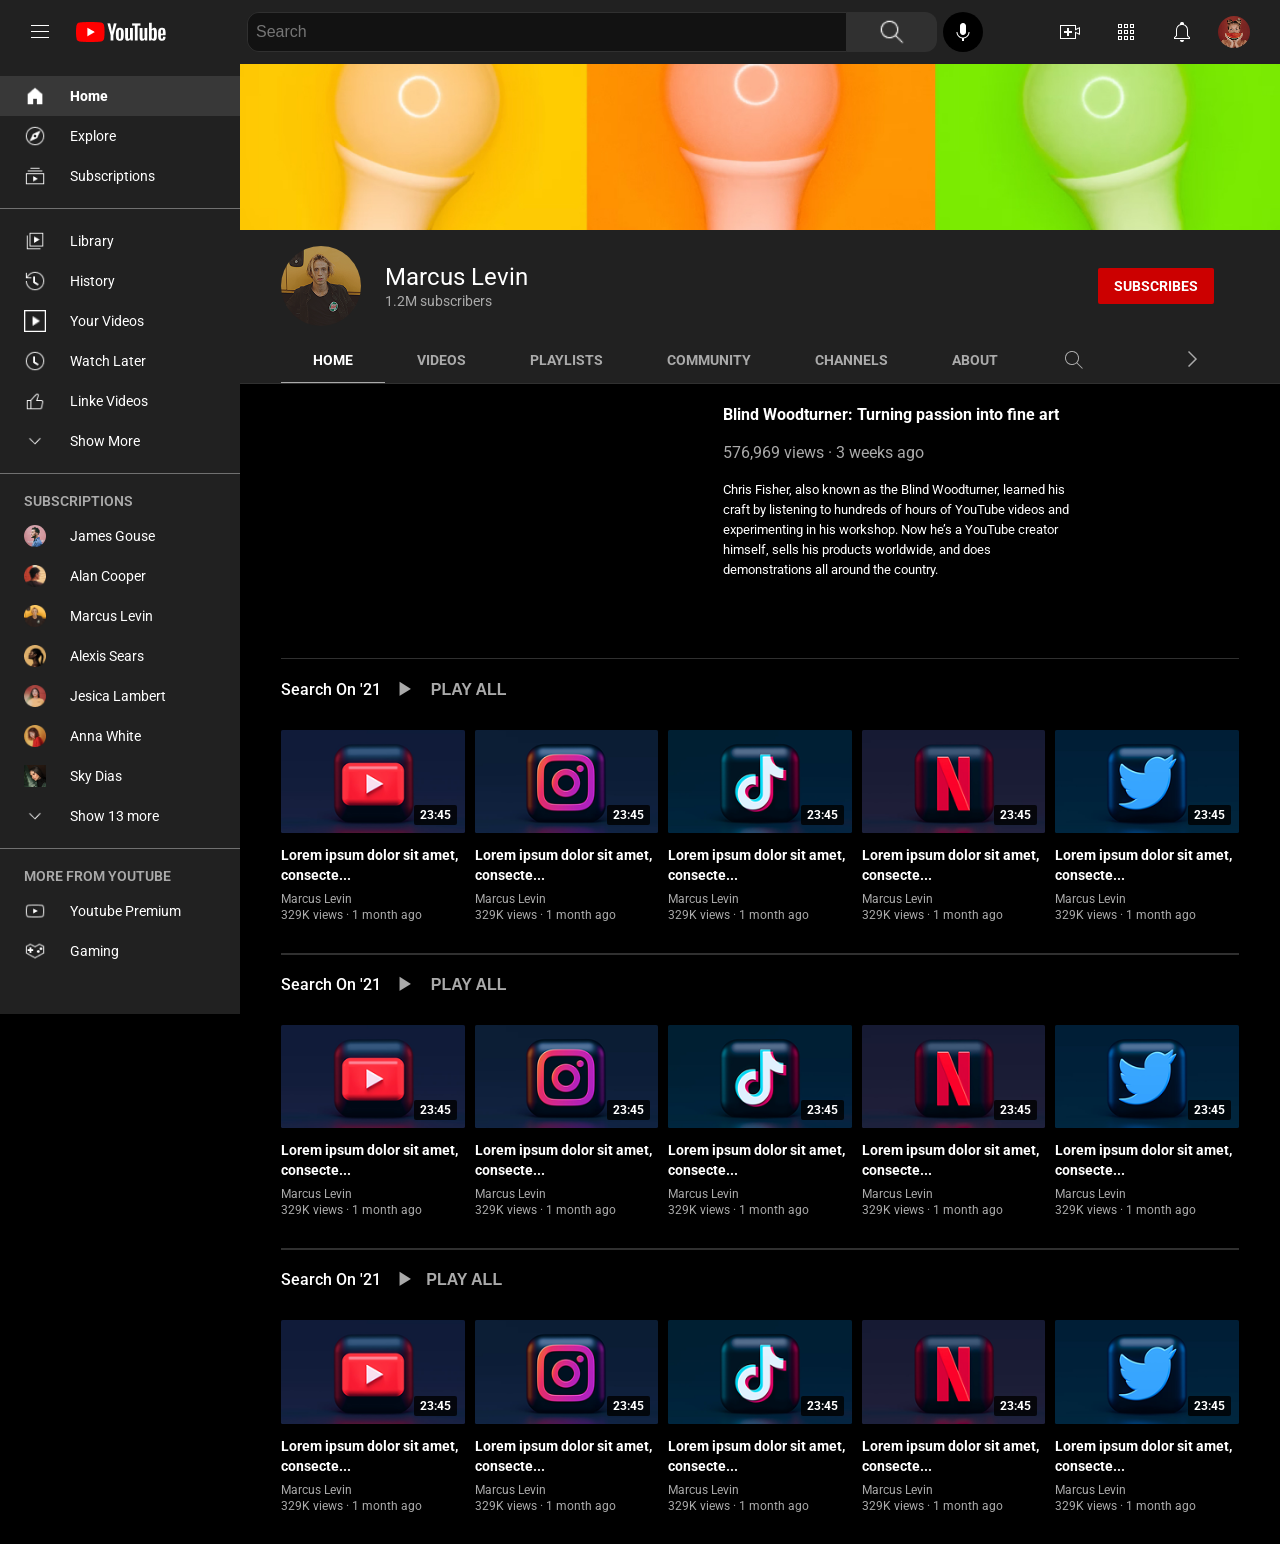
==== commit cb9cc6d7: "검색바 수정" ====
--- a/channel.html
+++ b/channel.html
@@ -37,6 +37,7 @@
           <!--  검색 컨테이너 -->
           <div class="header-search-container">
             <div class="header-search">
+              <img src="./images/main/btn-search.png" alt="검색" class="search-focus-icon" />
               <input type="text" placeholder="Search" />
               <!-- 검색 히스토리 -->
               <div class="search-history">
@@ -75,6 +76,7 @@
             <!-- 헤더-오른쪽-네비 -->
             <img src="./images/main/btn-video.png" alt="비디오버튼" class="header-profile header-play" />
             <img src="./images/main/btn-apps.png" alt="앱버튼" class="header-profile" />
+
             <div class="notification-container">
               <input type="checkbox" id="NotificationBtn" class="notification-btn" />
               <label for="NotificationBtn" class="notification-label">
@@ -396,9 +398,16 @@
         <!-- VIDEOS 선택 시 표시할 내용 -->
         <div class="videos-content">
           <section class="playlist">
+            <div class="playlist-header">
+              <h2 class="playlist-title">Videos</h2>
+              <button type="button" class="play-all-btn">▶&nbsp;&nbsp;PLAY ALL</button>
+            </div>
+
             <div class="playlist-content">
               <!-- 비디오 카드 넣는 위치 -->
-              <!-- 여기에 HOME의 video-card를 복사 -->
+
+              <!-- ------------------- 비 디 오 섹 션 0 1 --------------------- -->
+
               <article class="video-card">
                 <div class="video-relative">
                   <img src="./images/img/twitter-img.png" alt="영상 썸네일" />
@@ -448,12 +457,49 @@
                 <p class="video-channel">Marcus Levin</p>
                 <p class="video-meta">329K views · 1 month ago</p>
               </article>
-            </div>
-          </section>
-          <section class="playlist">
-            <div class="playlist-content">
-              <!-- 비디오 카드 넣는 위치 -->
-              <!-- 여기에 HOME의 video-card를 복사 -->
+
+              <!-- ------------------- 비 디 오 섹 션 0 2 --------------------- -->
+
+              <article class="video-card">
+                <div class="video-relative">
+                  <img src="./images/img/tictok-img.png" alt="영상 썸네일" />
+                  <span class="play-time">23:45</span>
+                </div>
+                <h3 class="video-card-title">Lorem ipsum dolor sit amet, consecte...</h3>
+                <p class="video-channel">Marcus Levin</p>
+                <p class="video-meta">329K views · 1 month ago</p>
+              </article>
+
+              <article class="video-card">
+                <div class="video-relative">
+                  <img src="./images/img/instagram-img.png" alt="영상 썸네일" />
+                  <span class="play-time">23:45</span>
+                </div>
+                <h3 class="video-card-title">Lorem ipsum dolor sit amet, consecte...</h3>
+                <p class="video-channel">Marcus Levin</p>
+                <p class="video-meta">329K views · 1 month ago</p>
+              </article>
+
+              <article class="video-card">
+                <div class="video-relative">
+                  <img src="./images/img/youtube-img.png" alt="영상 썸네일" />
+                  <span class="play-time">23:45</span>
+                </div>
+                <h3 class="video-card-title">Lorem ipsum dolor sit amet, consecte...</h3>
+                <p class="video-channel">Marcus Levin</p>
+                <p class="video-meta">329K views · 1 month ago</p>
+              </article>
+
+              <article class="video-card">
+                <div class="video-relative">
+                  <img src="./images/img/Netflix-img.png" alt="영상 썸네일" />
+                  <span class="play-time">23:45</span>
+                </div>
+                <h3 class="video-card-title">Lorem ipsum dolor sit amet, consecte...</h3>
+                <p class="video-channel">Marcus Levin</p>
+                <p class="video-meta">329K views · 1 month ago</p>
+              </article>
+
               <article class="video-card">
                 <div class="video-relative">
                   <img src="./images/img/twitter-img.png" alt="영상 썸네일" />
@@ -463,7 +509,7 @@
                 <p class="video-channel">Marcus Levin</p>
                 <p class="video-meta">329K views · 1 month ago</p>
               </article>
-
+              <!-- ------------------- 비 디 오 섹 션 0 3 --------------------- -->
               <article class="video-card">
                 <div class="video-relative">
                   <img src="./images/img/Netflix-img.png" alt="영상 썸네일" />
@@ -476,6 +522,26 @@
 
               <article class="video-card">
                 <div class="video-relative">
+                  <img src="./images/img/youtube-img.png" alt="영상 썸네일" />
+                  <span class="play-time">23:45</span>
+                </div>
+                <h3 class="video-card-title">Lorem ipsum dolor sit amet, consecte...</h3>
+                <p class="video-channel">Marcus Levin</p>
+                <p class="video-meta">329K views · 1 month ago</p>
+              </article>
+
+              <article class="video-card">
+                <div class="video-relative">
+                  <img src="./images/img/twitter-img.png" alt="영상 썸네일" />
+                  <span class="play-time">23:45</span>
+                </div>
+                <h3 class="video-card-title">Lorem ipsum dolor sit amet, consecte...</h3>
+                <p class="video-channel">Marcus Levin</p>
+                <p class="video-meta">329K views · 1 month ago</p>
+              </article>
+
+              <article class="video-card">
+                <div class="video-relative">
                   <img src="./images/img/tictok-img.png" alt="영상 썸네일" />
                   <span class="play-time">23:45</span>
                 </div>
@@ -487,71 +553,6 @@
               <article class="video-card">
                 <div class="video-relative">
                   <img src="./images/img/instagram-img.png" alt="영상 썸네일" />
-                  <span class="play-time">23:45</span>
-                </div>
-                <h3 class="video-card-title">Lorem ipsum dolor sit amet, consecte...</h3>
-                <p class="video-channel">Marcus Levin</p>
-                <p class="video-meta">329K views · 1 month ago</p>
-              </article>
-
-              <article class="video-card">
-                <div class="video-relative">
-                  <img src="./images/img/youtube-img.png" alt="영상 썸네일" />
-                  <span class="play-time">23:45</span>
-                </div>
-                <h3 class="video-card-title">Lorem ipsum dolor sit amet, consecte...</h3>
-                <p class="video-channel">Marcus Levin</p>
-                <p class="video-meta">329K views · 1 month ago</p>
-              </article>
-            </div>
-          </section>
-          <section class="playlist">
-            <div class="playlist-content">
-              <!-- 비디오 카드 넣는 위치 -->
-              <!-- 여기에 HOME의 video-card를 복사 -->
-              <article class="video-card">
-                <div class="video-relative">
-                  <img src="./images/img/twitter-img.png" alt="영상 썸네일" />
-                  <span class="play-time">23:45</span>
-                </div>
-                <h3 class="video-card-title">Lorem ipsum dolor sit amet, consecte...</h3>
-                <p class="video-channel">Marcus Levin</p>
-                <p class="video-meta">329K views · 1 month ago</p>
-              </article>
-
-              <article class="video-card">
-                <div class="video-relative">
-                  <img src="./images/img/Netflix-img.png" alt="영상 썸네일" />
-                  <span class="play-time">23:45</span>
-                </div>
-                <h3 class="video-card-title">Lorem ipsum dolor sit amet, consecte...</h3>
-                <p class="video-channel">Marcus Levin</p>
-                <p class="video-meta">329K views · 1 month ago</p>
-              </article>
-
-              <article class="video-card">
-                <div class="video-relative">
-                  <img src="./images/img/tictok-img.png" alt="영상 썸네일" />
-                  <span class="play-time">23:45</span>
-                </div>
-                <h3 class="video-card-title">Lorem ipsum dolor sit amet, consecte...</h3>
-                <p class="video-channel">Marcus Levin</p>
-                <p class="video-meta">329K views · 1 month ago</p>
-              </article>
-
-              <article class="video-card">
-                <div class="video-relative">
-                  <img src="./images/img/instagram-img.png" alt="영상 썸네일" />
-                  <span class="play-time">23:45</span>
-                </div>
-                <h3 class="video-card-title">Lorem ipsum dolor sit amet, consecte...</h3>
-                <p class="video-channel">Marcus Levin</p>
-                <p class="video-meta">329K views · 1 month ago</p>
-              </article>
-
-              <article class="video-card">
-                <div class="video-relative">
-                  <img src="./images/img/youtube-img.png" alt="영상 썸네일" />
                   <span class="play-time">23:45</span>
                 </div>
                 <h3 class="video-card-title">Lorem ipsum dolor sit amet, consecte...</h3>
--- a/css/header.css
+++ b/css/header.css
@@ -88,6 +88,12 @@
   box-sizing: border-box;
   align-items: center;
   height: 40px;
+  transition: max-width 0.3s ease;
+}
+
+
+.search-container:focus-within {
+  max-width: 860px;
 }
 
 .header-search {
@@ -98,6 +104,25 @@
   border: 1px solid var(--bg-4);
   border-top-left-radius: 12px;
   border-bottom-left-radius: 12px;
+  overflow: hidden;
+}
+
+.header-search:focus-within {
+  outline: 0.05px solid var(--hover);
+}
+
+
+.search-focus-icon {
+  position: absolute;
+  left: 12px;
+  top: 50%;
+  transform: translateY(-50%);
+  width: 24px;
+  height: 24px;
+  opacity: 0;
+  visibility: hidden;
+  transition: opacity 0.3s ease, visibility 0.3s ease;
+  pointer-events:none;
 }
 
 .header-search input {
@@ -109,12 +134,20 @@
   height: 100%;
   padding: 8px;
   background: #121212;
-  border-top-left-radius: 12px;
-  border-bottom-left-radius: 12px;
-}
-
-.header-search:focus {
-  outline: 0.05px solid var(--hover);
+  transition: padding 0.3s ease;
+}
+
+.header-search input:focus {
+  outline: none;
+}
+
+.header-search:focus-within .search-focus-icon {
+  opacity: 1;
+  visibility: visible;
+}
+
+.header-search:focus-within input {
+  padding-left: 40px;
 }
 
 .header-search-container {
@@ -163,7 +196,7 @@
 /*=======================
 2-4-1.헤더 검색창 히스토리
 =======================*/
-.header-search input:focus ~ .search-history {
+.header-search:focus-within .search-history {
   display: block;
 }
 
@@ -213,7 +246,7 @@
 }
 
 /*=======================
-2-5.헤더 모바일 검색창용
+2-4-2.헤더 모바일 검색창용
 =======================*/
 .mobile-search-container {
   display: none;
@@ -241,6 +274,7 @@
 2-6.헤더 마이크
 =======================*/
 .header-mic-container {
+  position: relative;
   display: flex;
   align-items: center;
   justify-content: center;
@@ -262,11 +296,36 @@
   background: var(--hover);
 }
 
+.header-mic-container::after {
+  content: "음성으로 검색";
+  position: absolute;
+  top: calc(100% + 8px);
+  left: 50%;
+  transform: translateX(-50%);
+  padding: 7px 12px;
+  background: #3f3f3f;
+  color: var(--text);
+  font-size: 0.8125rem;
+  line-height: 1;
+  border-radius: 6px;
+  white-space: nowrap;
+  pointer-events: none;
+  opacity: 0;
+  visibility: hidden;
+  transition: opacity 0.3s ease, visibility 0.3s ease;
+  z-index: 1001;
+}
+
+.header-mic-container:hover::after {
+  opacity: 1;
+  visibility: visible;
+}
+
 /*=======================
 2-7.헤더 네비
 =======================*/
 .header-nav {
-  width: 208px;
+  min-width: 230px;
   height: 40px;
 }
 
@@ -281,6 +340,7 @@
 
 .header-notification {
   border-radius: 50%;
+  display: block;
 }
 
 .header-notification-setting{
@@ -293,28 +353,100 @@
   background: var(--hover);
 }
 
-
-.header-notification:hover {
-  background: var(--hover);
-  cursor: pointer;
-}
-
 .notification-btn {
   display: none;
 }
+
 .notification-container {
   position: relative;
 }
+
 .notification-label {
-  display: flex;
-  /* cursor: pointer; */
-  border-radius: 50%;
+  position: relative;
+  display: flex;
+  align-items: center;
+  justify-content: center;
+  border-radius: 50%;
+  cursor: pointer;
+}
+
+.header-notification:hover {
+  background: var(--hover);
+  cursor: pointer;
+}
+
+.notification-label::after {
+  content: "알림";
+  position: absolute;
+  top: calc(100% + 8px);
+  left: 50%;
+  transform: translateX(-50%);
+  padding: 7px 12px;
+  background: #3f3f3f;
+  color: var(--text);
+  font-size: 0.8125rem;
+  line-height: 1;
+  border-radius: 6px;
+  white-space: nowrap;
+  pointer-events: none;
+  opacity: 0;
+  visibility: hidden;
+  transition: opacity 0.3s ease, visibility 0.3s ease;
+  z-index: 1001;
+}
+
+.notification-label:hover::after {
+  opacity: 1;
+  visibility: visible;
+}
+
+.notification-btn:checked ~ .notification-label::after {
+  opacity: 0;
+  visibility: hidden;
+}
+
+.header-icon-tooltip {
+  position: relative;
+  display: flex;
+  align-items: center;
+  justify-content: center;
+  border-radius: 50%;
+  cursor: pointer;
+}
+
+.header-icon-tooltip .header-profile:hover {
+  background: var(--hover);
+}
+
+.header-icon-tooltip::after {
+  content: attr(data-tooltip);
+  position: absolute;
+  top: calc(100% + 8px);
+  left: 50%;
+  transform: translateX(-50%);
+  padding: 7px 12px;
+  background: #3f3f3f;
+  color: var(--text);
+  font-size: 0.8125rem;
+  line-height: 1;
+  border-radius: 6px;
+  white-space: nowrap;
+  pointer-events: none;
+  opacity: 0;
+  visibility: hidden;
+  transition: opacity 0.3s ease, visibility 0.3s ease;
+  z-index: 1001;
+}
+
+.header-icon-tooltip:hover::after {
+  opacity: 1;
+  visibility: visible;
 }
 
 .notification-dropdown {
   display: none;
   position: absolute;
-  top: calc(100vh-10px);
+  top: 44px;
   right: 0;
   min-width: 300px;
   min-height: 500px;
@@ -389,8 +521,8 @@
 .profile-dropdown {
   display: none;
   position: absolute;
-  top: 0;
-  right: 40px;
+  top: 42px;
+  right: 0;
   min-width: 200px;
   background: var(--bg-4);
   border-radius: 12px;
@@ -679,6 +811,15 @@
 4-2.반응형(모바일)
 =======================*/
 @media (max-width: 768px) {
+
+  .header-nav{
+    width: auto;
+  }
+  .header-nav-container{
+    gap: 12px;
+    margin-right: 15px;
+  }
+
   .container:not(.page-video) {
     grid-template-columns: 1fr;
     grid-template-areas:
--- a/css/channel.css
+++ b/css/channel.css
@@ -72,7 +72,7 @@
 }
 /* 채널 :: 구독자수 */
 .channel-subscribers {
-  margin-top: 0.3125rem;
+  margin-top: 5px;
   font-size: 0.875rem;
   color: var(--text-2);
 }
@@ -276,24 +276,24 @@
 
 /* 채널 :: 오른쪽 | 영상 설명 */
 .video-description {
-  width: 25rem;
+  width: 400px;
   height: auto; /* 기존 고정 높이 제거 */
   padding-bottom: 0; /* 아래 여백 제거 */
   flex: none;
-  line-height: 1.6rem;
+  line-height: 25.6px;
 }
 .video-title {
-  margin: 0 0 0.875rem;
+  margin: 0 0 14px;
 
   font-size: 1rem;
   font-weight: 700;
-  line-height: 1.375rem;
+  line-height: 22px;
 
   cursor: pointer;
 }
 
 .video-time {
-  margin: 0 0 0.875rem;
+  margin: 0 0 14px;
   color: var(--text-2);
 }
 
@@ -301,7 +301,7 @@
   margin: 0;
 
   font-size: 0.825rem;
-  line-height: 1.25rem;
+  line-height: 20px;
 }
 
 /* ===================== 섹션 :: 1 , 2 , 3 공 통 ===================== */
@@ -314,8 +314,8 @@
 
 .playlist-header {
   position: relative;
-  padding-top: 1.5rem;
-  margin-bottom: 2rem;
+  padding-top: 24px;
+  margin-bottom: 32px;
   display: flex;
   align-items: center;
   gap: 16px;
@@ -329,15 +329,25 @@
   left: 0;
   right: 0;
 
-  height: 0.1rem;
+  height: 1.6px;
   background: var(--bg-4);
 }
 .playlist-title {
   font-size: 1rem;
   font-weight: 500;
-  gap: 1rem;
+  gap: 16px;
+  margin: 0;
+  line-height: 1;
 }
 .play-all-btn {
+  display: flex;
+  align-items: center;
+  gap: 10px;
+
+  margin: 0;
+  padding: 0;
+  line-height: 1;
+
   color: var(--text-2);
   font-size: 1rem;
   font-weight: 700;
@@ -370,7 +380,7 @@
 
 .video-relative {
   position: relative;
-  margin-bottom: 0.75rem;
+  margin-bottom: 12px;
 }
 
 .video-card img {
@@ -378,7 +388,7 @@
   aspect-ratio: 16 / 9;
   height: auto;
   object-fit: cover;
-  border-radius: 0.1rem;
+  border-radius: 1.6px;
   margin-bottom: 0;
   cursor: pointer;
   display: block;
@@ -399,10 +409,10 @@
 }
 
 .video-card-title {
-  margin-bottom: 0.5rem;
+  margin-bottom: 8px;
   font-size: 0.875rem;
   font-weight: 700;
-  line-height: 1.25rem;
+  line-height: 20px;
   cursor: pointer;
 }
 /* 섹션 :: name | views | days */
@@ -413,7 +423,7 @@
 }
 
 .video-channel {
-  margin-bottom: 0.25rem;
+  margin-bottom: 4px;
 }
 
 /* 포인터 올렸을때 흰색으로 */
@@ -571,8 +581,8 @@
   }
 
   .btn-subscribes:hover::before {
-    width: 700px;
-    height: 700px;
+    width: 800px;
+    height: 800px;
   }
 
   nav.channel-toolbar {
@@ -625,21 +635,65 @@
 }
 
 /* ====================================== T A P ===================================== */
+
+/* ======================== HOME / VIDEOS 탭 전환 ======================== */
+
+/* 라디오 버튼은 화면에서 숨김 */
 .tab-radio {
-  position: absolute; /* 라디오 버튼을 화면에서 숨김 */
+  position: absolute;
   opacity: 0;
   pointer-events: none;
 }
 
+/* HOME와 VIDEOS 콘텐츠는 기본적으로 모두 숨김 */
 .home-content,
 .videos-content {
-  display: none; /* 두 화면을 기본적으로 숨김 */
-}
-
+  display: none;
+}
+
+/* HOME 탭이 선택되면 기존 채널 콘텐츠 표시 */
 #tab-home:checked ~ .home-content {
-  display: block; /* HOME 선택 시 기존 내용 표시 */
-}
-
+  display: block;
+}
+
+/* HOME 탭에서는 새로 추가한 VIDEOS 콘텐츠 숨김 */
+#tab-home:checked ~ .videos-content {
+  display: none;
+}
+/* VIDEOS 탭이 선택되면 새로 추가한 비디오 콘텐츠 표시 */
 #tab-videos:checked ~ .videos-content {
-  display: block; /* VIDEOS 선택 시 영상 목록 표시 */
-}
+  display: block;
+}
+
+/* ====================================== VIDEOS 탭: PC에서 5개씩 3줄 */
+.videos-content .playlist-content {
+  display: grid;
+  grid-template-columns: repeat(5, minmax(0, 1fr));
+  /* 가로 간격 10px, 세로 간격 32px */
+  column-gap: 10px;
+  row-gap: 32px;
+}
+.videos-content .video-card {
+  width: 100%;
+}
+
+/* 태블릿 */
+@media (max-width: 1024px) {
+  .videos-content .playlist-content {
+    grid-template-columns: repeat(2, minmax(0, 1fr));
+    gap: 24px 12px;
+  }
+}
+
+/* 모바일 */
+@media (max-width: 767px) {
+  .videos-content .playlist-content {
+    grid-template-columns: 1fr;
+    row-gap: 24px;
+  }
+}
+
+/* VIDEOS 탭의 제목 위 구분선 제거 */
+.videos-content .playlist-header::before {
+  display: none;
+}
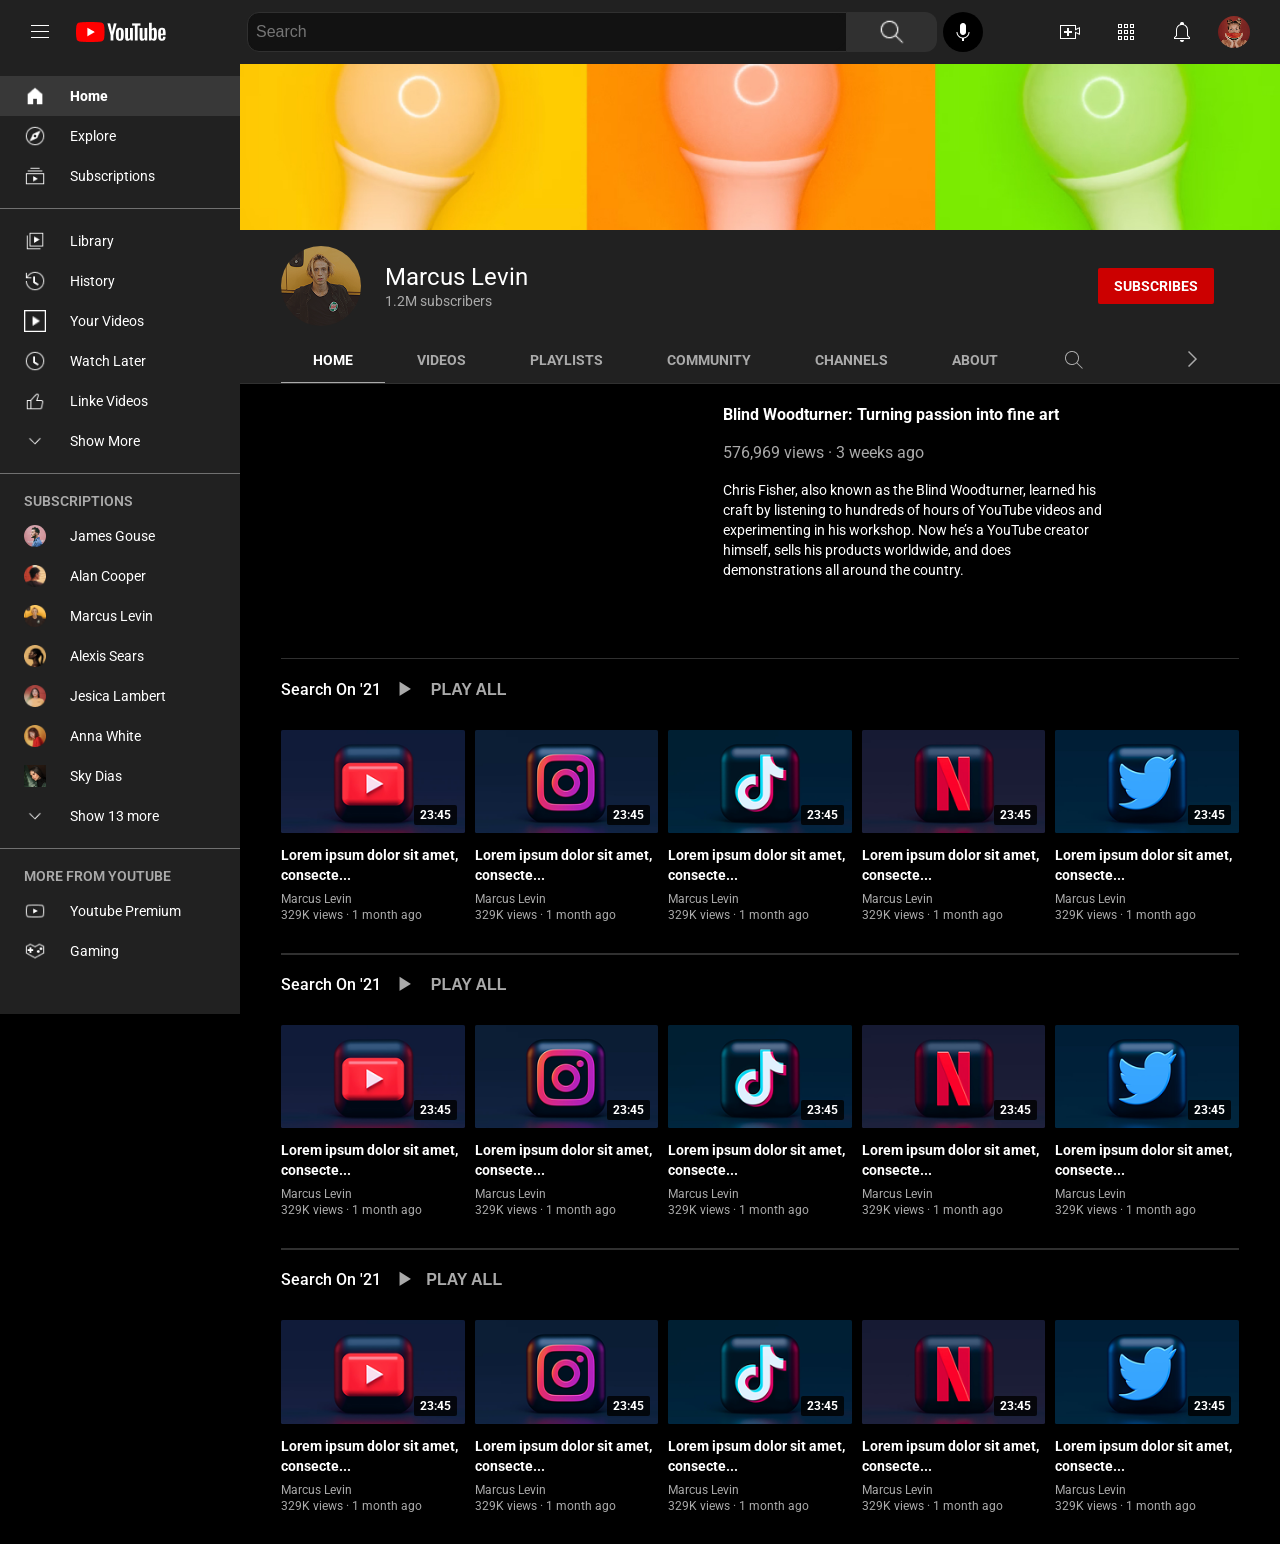
==== commit 60b610fb: "전체 페이지 링크 연결" ====
--- a/channel.html
+++ b/channel.html
@@ -28,7 +28,9 @@
           <label for="CheckBox" class="hamburger-label">
             <img src="./images/main/icon-hamburger.png" alt="햄버거버튼" />
           </label>
-          <img src="./images/main/Logo.png" alt="로고" class="logo-img" />
+          <a href="./index.html">
+            <img src="./images/main/Logo.png" alt="로고" class="logo-img" />
+          </a>
         </div>
         <!-- 헤더 검색 컨테이너 -->
         <div class="search-container">
@@ -409,13 +411,15 @@
               <!-- ------------------- 비 디 오 섹 션 0 1 --------------------- -->
 
               <article class="video-card">
-                <div class="video-relative">
-                  <img src="./images/img/twitter-img.png" alt="영상 썸네일" />
-                  <span class="play-time">23:45</span>
-                </div>
-                <h3 class="video-card-title">Lorem ipsum dolor sit amet, consecte...</h3>
-                <p class="video-channel">Marcus Levin</p>
-                <p class="video-meta">329K views · 1 month ago</p>
+                <a href="./video.html">
+                  <div class="video-relative">
+                    <img src="./images/img/twitter-img.png" alt="영상 썸네일" />
+                    <span class="play-time">23:45</span>
+                  </div>
+                  <h3 class="video-card-title">Lorem ipsum dolor sit amet, consecte...</h3>
+                  <p class="video-channel">Marcus Levin</p>
+                  <p class="video-meta">329K views · 1 month ago</p>
+                </a>
               </article>
 
               <article class="video-card">
--- a/css/header.css
+++ b/css/header.css
@@ -90,7 +90,6 @@
   height: 40px;
   transition: max-width 0.3s ease;
 }
-
 
 .search-container:focus-within {
   max-width: 860px;
@@ -104,13 +103,11 @@
   border: 1px solid var(--bg-4);
   border-top-left-radius: 12px;
   border-bottom-left-radius: 12px;
-  overflow: hidden;
 }
 
 .header-search:focus-within {
   outline: 0.05px solid var(--hover);
 }
-
 
 .search-focus-icon {
   position: absolute;
@@ -121,8 +118,10 @@
   height: 24px;
   opacity: 0;
   visibility: hidden;
-  transition: opacity 0.3s ease, visibility 0.3s ease;
-  pointer-events:none;
+  transition:
+    opacity 0.3s ease,
+    visibility 0.3s ease;
+  pointer-events: none;
 }
 
 .header-search input {
@@ -134,6 +133,7 @@
   height: 100%;
   padding: 8px;
   background: #121212;
+  border-radius: 15px;
   transition: padding 0.3s ease;
 }
 
@@ -208,7 +208,7 @@
   left: 0;
   top: calc(100% + 2px);
   border-radius: 15px;
-  z-index: 2;
+  z-index: 1000;
   background-color: var(--bg);
 }
 
@@ -312,7 +312,9 @@
   pointer-events: none;
   opacity: 0;
   visibility: hidden;
-  transition: opacity 0.3s ease, visibility 0.3s ease;
+  transition:
+    opacity 0.3s ease,
+    visibility 0.3s ease;
   z-index: 1001;
 }
 
@@ -335,7 +337,6 @@
   align-items: center;
   height: 100%;
   margin-right: 30px;
-  
 }
 
 .header-notification {
@@ -343,13 +344,13 @@
   display: block;
 }
 
-.header-notification-setting{
+.header-notification-setting {
   cursor: pointer;
   border-radius: 50%;
   padding: 5px;
 }
 
-.header-notification-setting:hover{
+.header-notification-setting:hover {
   background: var(--hover);
 }
 
@@ -391,7 +392,9 @@
   pointer-events: none;
   opacity: 0;
   visibility: hidden;
-  transition: opacity 0.3s ease, visibility 0.3s ease;
+  transition:
+    opacity 0.3s ease,
+    visibility 0.3s ease;
   z-index: 1001;
 }
 
@@ -434,7 +437,9 @@
   pointer-events: none;
   opacity: 0;
   visibility: hidden;
-  transition: opacity 0.3s ease, visibility 0.3s ease;
+  transition:
+    opacity 0.3s ease,
+    visibility 0.3s ease;
   z-index: 1001;
 }
 
@@ -501,8 +506,6 @@
   background: var(--hover);
 }
 
-
-
 .profile-btn {
   display: none;
 }
@@ -549,15 +552,15 @@
   background: var(--hover);
 }
 
-.header-profile-name a{
+.header-profile-name a {
   cursor: auto;
 }
 
-.header-profile-name a:hover{
+.header-profile-name a:hover {
   background: inherit;
 }
 
-.header-profile-img{
+.header-profile-img {
   cursor: auto;
 }
 
@@ -603,6 +606,14 @@
   height: 40px;
   padding: 0 24px;
   cursor: pointer;
+}
+
+.aside-nav-item a {
+  display: flex;
+  gap: 24px;
+  height: 40px;
+  align-items: center;
+  color: var(--text);
 }
 
 .aside-nav-item p:not(.item-show) {
@@ -811,11 +822,10 @@
 4-2.반응형(모바일)
 =======================*/
 @media (max-width: 768px) {
-
-  .header-nav{
+  .header-nav {
     width: auto;
   }
-  .header-nav-container{
+  .header-nav-container {
     gap: 12px;
     margin-right: 15px;
   }
--- a/css/channel.css
+++ b/css/channel.css
@@ -300,7 +300,7 @@
 .video-desc {
   margin: 0;
 
-  font-size: 0.825rem;
+  font-size: 0.875rem;
   line-height: 20px;
 }
 
@@ -413,6 +413,7 @@
   font-size: 0.875rem;
   font-weight: 700;
   line-height: 20px;
+  color: var(--text);
   cursor: pointer;
 }
 /* 섹션 :: name | views | days */
@@ -696,4 +697,4 @@
 /* VIDEOS 탭의 제목 위 구분선 제거 */
 .videos-content .playlist-header::before {
   display: none;
-}+}
